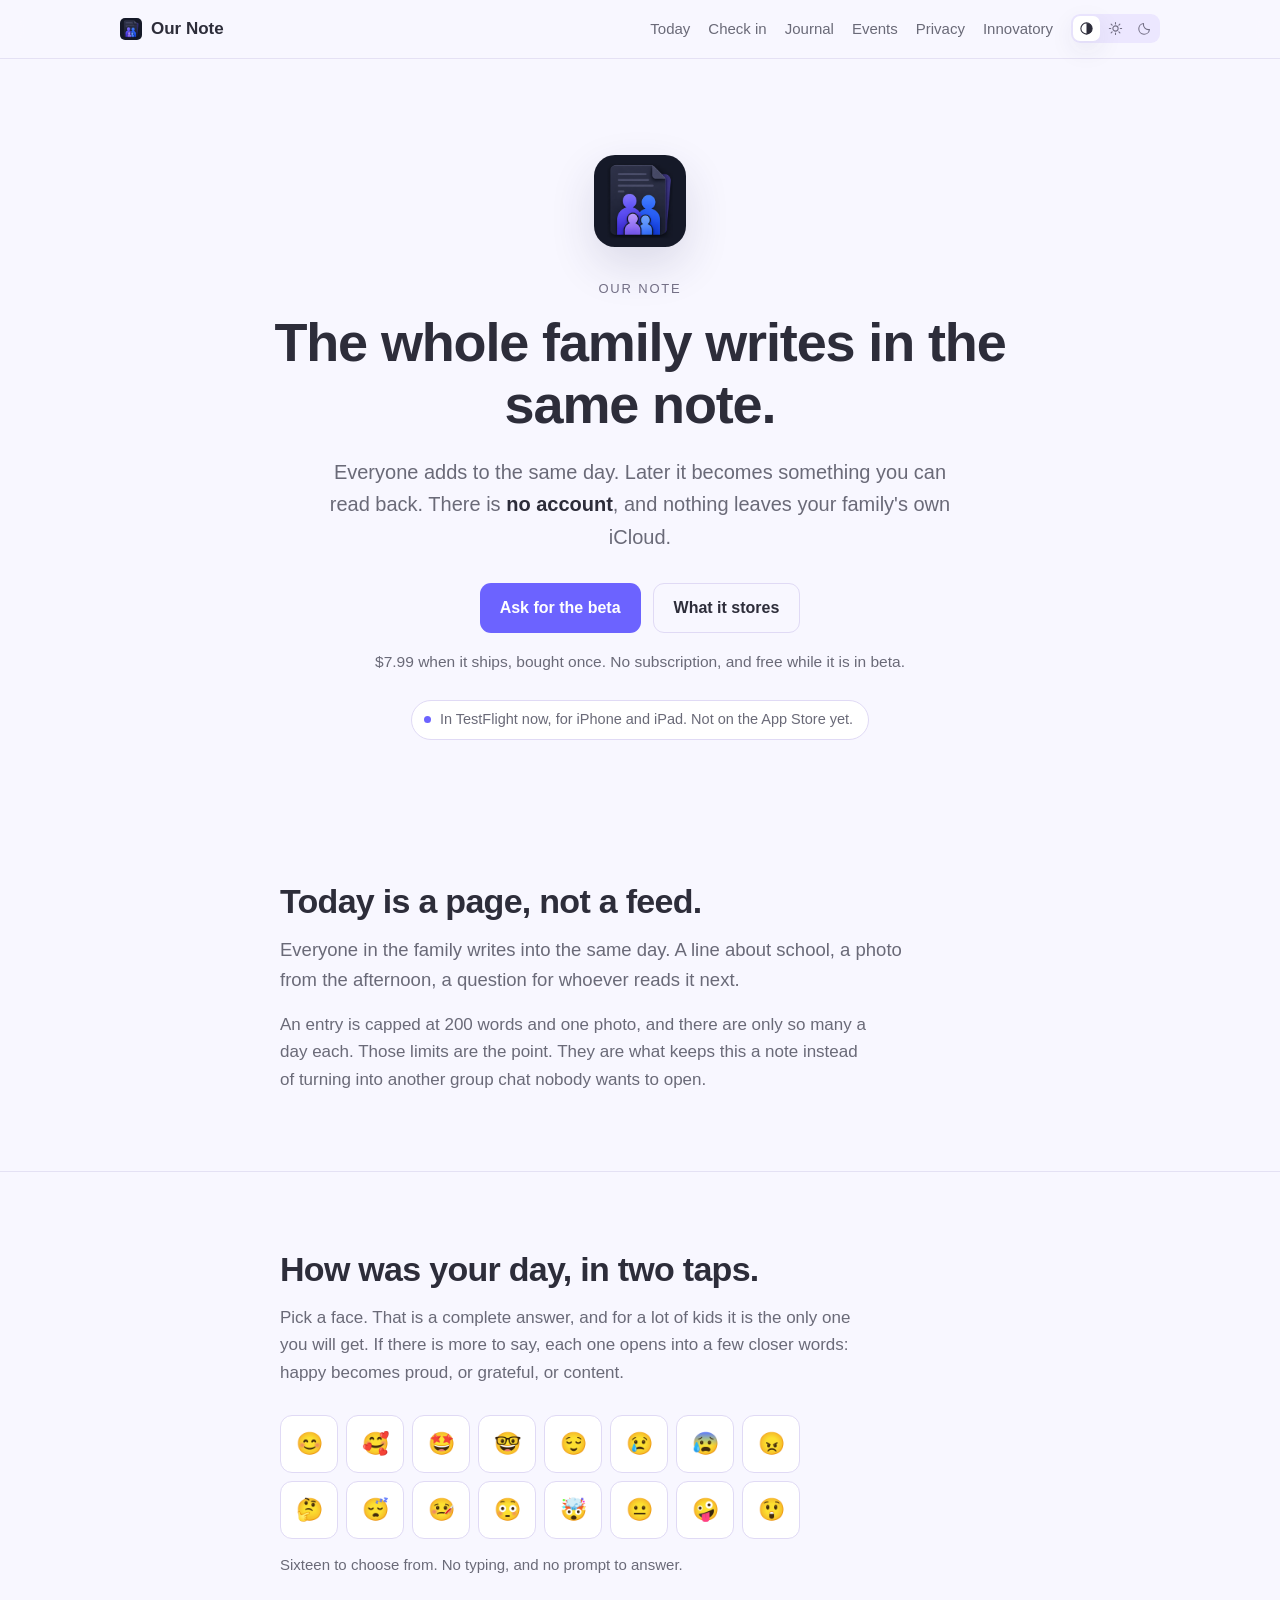
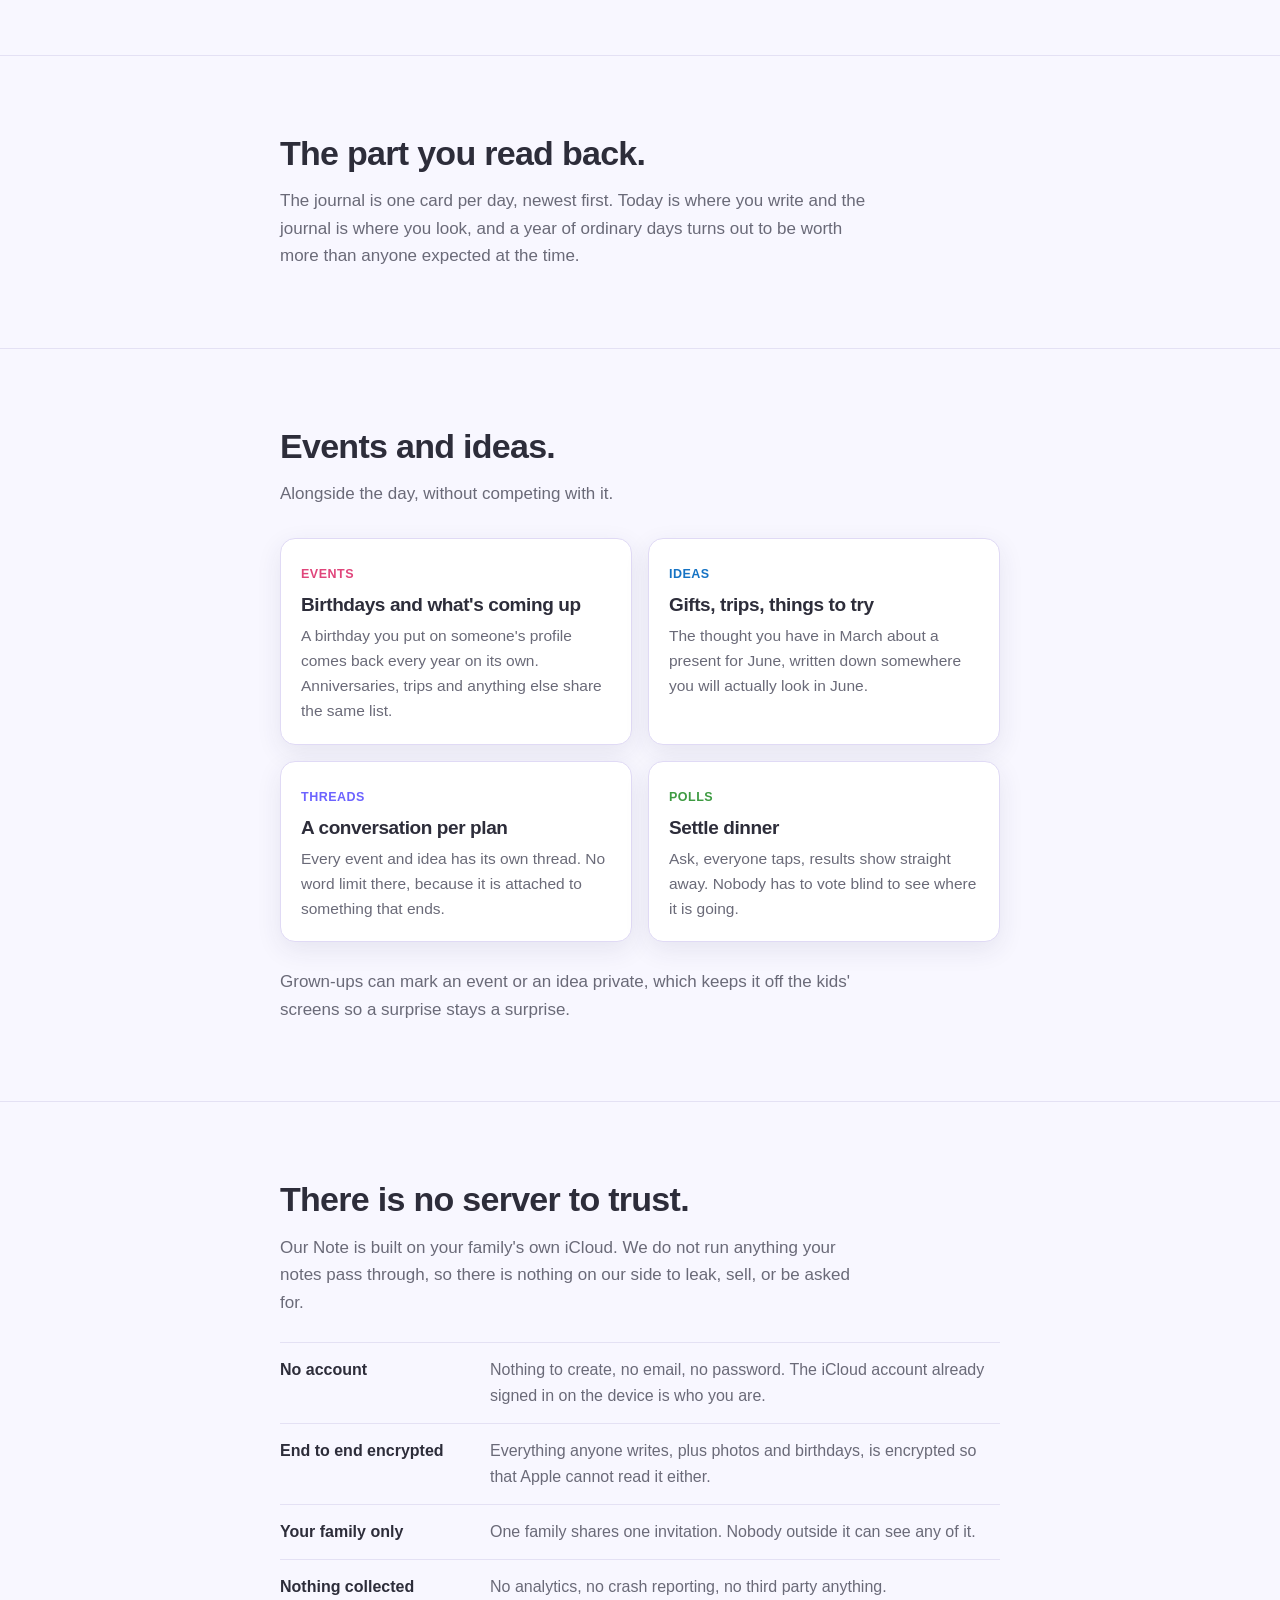
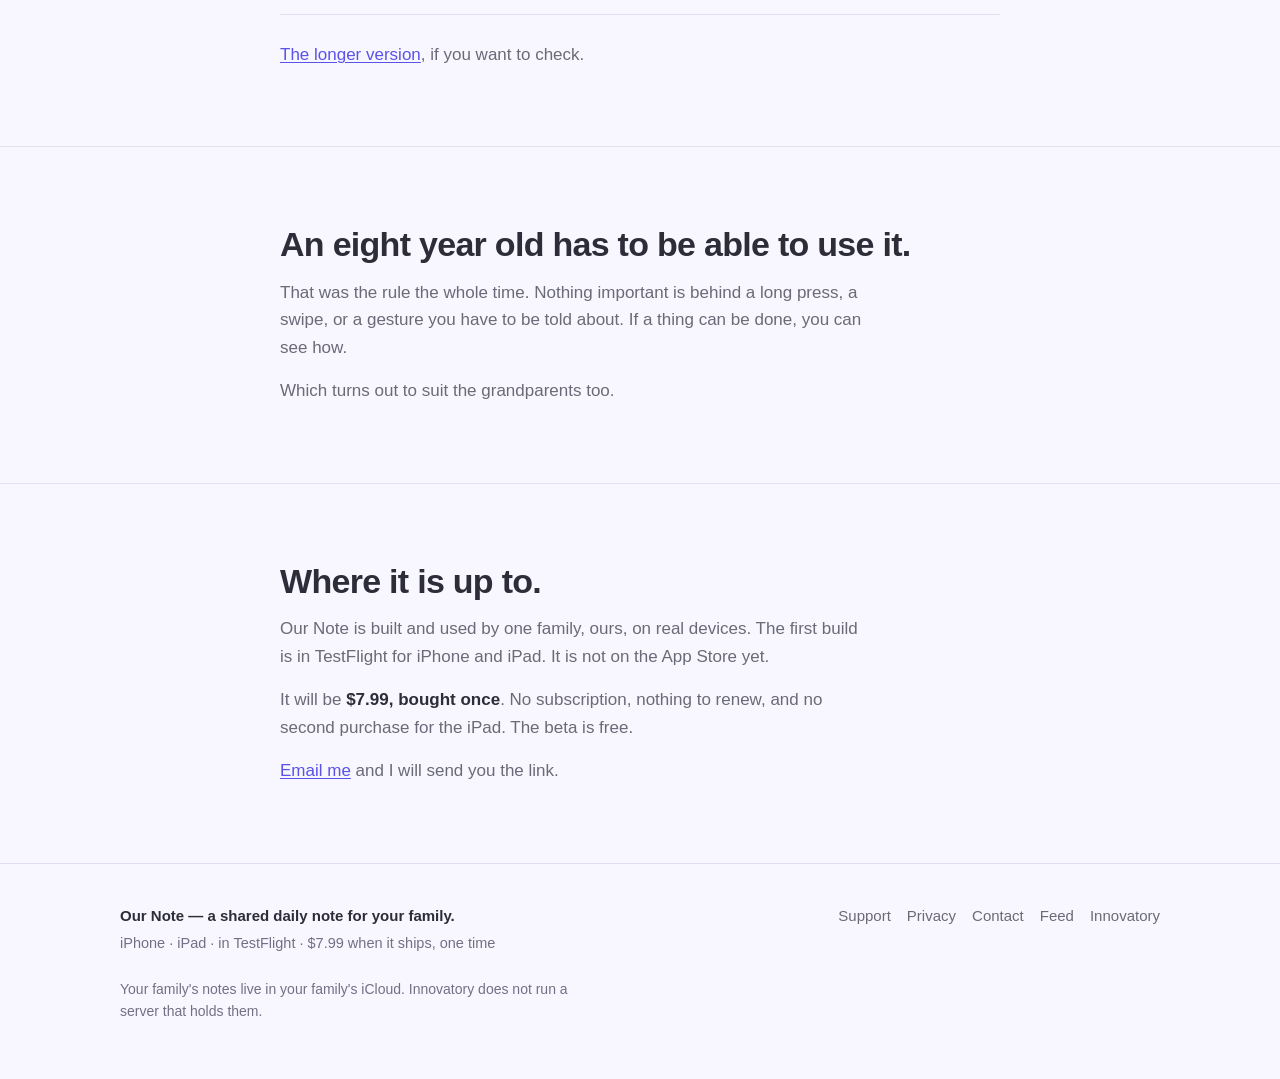
==== index.html @ 5a4addb4 "Price it: $7.99, bought once Same shape as the other two apps, one payment and no subscription. Word" ====
<!DOCTYPE html>
<html lang="en">
<head>
  <meta charset="UTF-8" />
  <meta name="viewport" content="width=device-width, initial-scale=1.0" />
  <title>Our Note — a shared daily note for your family</title>
  <meta name="description" content="A shared daily note for your family, with a journal you can read back, birthdays, plans and check-ins. No account. Nothing leaves your family's iCloud." />
  <link rel="canonical" href="https://ournote.net/" />
  <link rel="icon" href="favicon.ico" sizes="any" />
  <link rel="icon" href="assets/ournote/icon-128.png" type="image/png" />
  <link rel="apple-touch-icon" href="assets/ournote/icon-256.png" />
  <link rel="stylesheet" href="ournote.css" />
  <meta name="theme-color" content="#f8f7ff" />
  <script src="theme.js"></script>
  <link rel="alternate" type="application/rss+xml" title="Innovatory" href="https://innovatory.xyz/feed.xml" />

  <meta property="og:type" content="website" />
  <meta property="og:title" content="Our Note — a shared daily note for your family" />
  <meta property="og:description" content="A shared daily note for your family. No account, and nothing leaves your family's iCloud." />
  <meta property="og:url" content="https://ournote.net/" />
  <meta name="twitter:card" content="summary_large_image" />
</head>
<body>

  <nav class="nav">
    <div class="wrap nav-inner">
      <a class="nav-home" href="./">
        <img src="assets/ournote/icon-128.png" alt="" width="22" height="22" style="border-radius:5px" />
        <span>Our Note</span>
      </a>
      <div class="nav-links">
        <a href="#today" class="optional">Today</a>
        <a href="#checkin" class="optional">Check in</a>
        <a href="#journal" class="optional">Journal</a>
        <a href="#events" class="optional">Events</a>
        <a href="#privacy">Privacy</a>
        <a href="https://innovatory.xyz/" class="optional">Innovatory</a>
        <span data-theme-mount></span>
      </div>
    </div>
  </nav>

  <main id="main">

    <!-- ============ HERO ============ -->
    <header class="hero">
      <div class="wrap">
        <img src="assets/ournote/icon-256.png" alt="Our Note app icon" class="app-icon" width="92" height="92" />
        <p class="wordmark">Our Note</p>
        <h1>The whole family writes in the same note.</h1>
        <p class="hero-sub">
          Everyone adds to the same day. Later it becomes something you can read back.
          There is <strong>no account</strong>, and nothing leaves your family's own iCloud.
        </p>

        <div class="cta-row">
          <a class="btn" href="mailto:ournote@innovatory.xyz?subject=Our%20Note%20beta&amp;body=I%27d%20like%20to%20try%20the%20beta.">Ask for the beta</a>
          <a class="btn btn-ghost" href="privacy/">What it stores</a>
        </div>

        <p class="price-note">$7.99 when it ships, bought once. No subscription, and free while it is in beta.</p>

        <p class="status">
          <span class="dot" aria-hidden="true"></span>
          In TestFlight now, for iPhone and iPad. Not on the App Store yet.
        </p>
      </div>
    </header>

    <!-- ============ TODAY ============ -->
    <section class="section" id="today">
      <div class="narrow">
        <h2>Today is a page, not a feed.</h2>
        <p class="lede">
          Everyone in the family writes into the same day. A line about school, a photo from
          the afternoon, a question for whoever reads it next.
        </p>
        <p>
          An entry is capped at 200 words and one photo, and there are only so many a day each.
          Those limits are the point. They are what keeps this a note instead of turning into
          another group chat nobody wants to open.
        </p>
      </div>
    </section>

    <!-- ============ CHECK IN ============ -->
    <section class="section" id="checkin">
      <div class="narrow">
        <h2>How was your day, in two taps.</h2>
        <p>
          Pick a face. That is a complete answer, and for a lot of kids it is the only one you
          will get. If there is more to say, each one opens into a few closer words: happy
          becomes proud, or grateful, or content.
        </p>

        <div class="moods" aria-hidden="true">
          <div class="mood">😊</div><div class="mood">🥰</div><div class="mood">🤩</div><div class="mood">🤓</div>
          <div class="mood">😌</div><div class="mood">😢</div><div class="mood">😰</div><div class="mood">😠</div>
          <div class="mood">🤔</div><div class="mood">😴</div><div class="mood">🤒</div><div class="mood">😳</div>
          <div class="mood">🤯</div><div class="mood">😐</div><div class="mood">🤪</div><div class="mood">😲</div>
        </div>
        <p class="mood-note">Sixteen to choose from. No typing, and no prompt to answer.</p>
      </div>
    </section>

    <!-- ============ JOURNAL ============ -->
    <section class="section" id="journal">
      <div class="narrow">
        <h2>The part you read back.</h2>
        <p>
          The journal is one card per day, newest first. Today is where you write and the
          journal is where you look, and a year of ordinary days turns out to be worth
          more than anyone expected at the time.
        </p>
      </div>
    </section>

    <!-- ============ PLANS ============ -->
    <section class="section" id="events">
      <div class="narrow">
        <h2>Events and ideas.</h2>
        <p>Alongside the day, without competing with it.</p>

        <div class="cards">
          <div class="card">
            <span class="tag t-pink">Events</span>
            <h3>Birthdays and what's coming up</h3>
            <p>A birthday you put on someone's profile comes back every year on its own. Anniversaries, trips and anything else share the same list.</p>
          </div>
          <div class="card">
            <span class="tag t-blue">Ideas</span>
            <h3>Gifts, trips, things to try</h3>
            <p>The thought you have in March about a present for June, written down somewhere you will actually look in June.</p>
          </div>
          <div class="card">
            <span class="tag t-violet">Threads</span>
            <h3>A conversation per plan</h3>
            <p>Every event and idea has its own thread. No word limit there, because it is attached to something that ends.</p>
          </div>
          <div class="card">
            <span class="tag t-green">Polls</span>
            <h3>Settle dinner</h3>
            <p>Ask, everyone taps, results show straight away. Nobody has to vote blind to see where it is going.</p>
          </div>
        </div>

        <p style="margin-top:26px">
          Grown-ups can mark an event or an idea private, which keeps it off the kids' screens
          so a surprise stays a surprise.
        </p>
      </div>
    </section>

    <!-- ============ PRIVACY ============ -->
    <section class="section" id="privacy">
      <div class="narrow">
        <h2>There is no server to trust.</h2>
        <p>
          Our Note is built on your family's own iCloud. We do not run anything your notes pass
          through, so there is nothing on our side to leak, sell, or be asked for.
        </p>

        <ul class="facts">
          <li><b>No account</b><span>Nothing to create, no email, no password. The iCloud account already signed in on the device is who you are.</span></li>
          <li><b>End to end encrypted</b><span>Everything anyone writes, plus photos and birthdays, is encrypted so that Apple cannot read it either.</span></li>
          <li><b>Your family only</b><span>One family shares one invitation. Nobody outside it can see any of it.</span></li>
          <li><b>Nothing collected</b><span>No analytics, no crash reporting, no third party anything.</span></li>
        </ul>

        <p style="margin-top:26px">
          <a href="privacy/">The longer version</a>, if you want to check.
        </p>
      </div>
    </section>

    <!-- ============ OBVIOUS ============ -->
    <section class="section" id="plain">
      <div class="narrow">
        <h2>An eight year old has to be able to use it.</h2>
        <p>
          That was the rule the whole time. Nothing important is behind a long press, a swipe,
          or a gesture you have to be told about. If a thing can be done, you can see how.
        </p>
        <p>
          Which turns out to suit the grandparents too.
        </p>
      </div>
    </section>

    <!-- ============ STATUS ============ -->
    <section class="section" id="status">
      <div class="narrow">
        <h2>Where it is up to.</h2>
        <p>
          Our Note is built and used by one family, ours, on real devices. The first build is
          in TestFlight for iPhone and iPad. It is not on the App Store yet.
        </p>
        <p>
          It will be <strong>$7.99, bought once</strong>. No subscription, nothing to renew, and no
          second purchase for the iPad. The beta is free.
        </p>
        <p>
          <a href="mailto:ournote@innovatory.xyz?subject=Our%20Note%20beta&amp;body=I%27d%20like%20to%20try%20the%20beta.">Email me</a>
          and I will send you the link.
        </p>
      </div>
    </section>

  </main>

  <footer class="footer">
    <div class="wrap">
      <div class="footer-top">
        <div>
          <p class="footer-tag">Our Note — a shared daily note for your family.</p>
          <p class="footer-plat">iPhone · iPad · in TestFlight · $7.99 when it ships, one time</p>
        </div>
        <div class="footer-links">
          <a href="support/">Support</a>
          <a href="privacy/">Privacy</a>
          <a href="mailto:ournote@innovatory.xyz">Contact</a>
          <a href="https://innovatory.xyz/feed.xml">Feed</a>
          <a href="https://innovatory.xyz/">Innovatory</a>
        </div>
      </div>
      <p class="footer-note">
        Your family's notes live in your family's iCloud. Innovatory does not run a server that holds them.
      </p>
    </div>
  </footer>
</body>
</html>
---- ournote.css ----
/* Our Note — ournote.net
   The palette is the app's own palette, lifted from Theme/OurNoteTheme.swift
   rather than picked again here, so the site and the app cannot drift apart.
   Violet is appPrimary, pink is appSecondary, blue is appAccent.

   Light is the default: :root carries the light values, and dark is an
   override. That is the opposite of scratchd.net, and deliberate. theme.js
   always stamps data-theme, so :root alone only shows with JavaScript off.

   The neutrals are tinted violet rather than grey, the way scratchd.net runs
   warm and carddle.net runs teal. Violet is this app's own colour, so the page
   should be violet the way the icon is. The brand values themselves are still
   the app's exact tokens; only the greys have been pulled toward them.

   A dark violet has to keep red clearly above green or it composites back to
   navy and reads as a cold grey. #14101c is hue 262, not 230. */

:root {
  color-scheme: light;

  --bg:        #f8f7ff;
  --card:      #ffffff;
  --surface:   #ece7ff;
  --text:      #2d2d3a;
  --muted:     #6a6a78;
  --faint:     #736f85;
  --line:      #e0daf5;
  --line-soft: rgba(94, 78, 168, 0.13);

  --violet: #6c63ff;
  --pink:   #e0457b;
  --blue:   #1573c4;
  --green:  #3e9b42;

  --link:      #5b52e8;
  --nav-bg:    rgba(248, 247, 255, 0.85);
  --btn-bg:    #6c63ff;
  --btn-fg:    #ffffff;
  --btn-hover: #574fe0;
  --wash:      rgba(108, 99, 255, 0.05);
  --shadow:    0 8px 26px rgba(45, 40, 90, 0.09);
  --shadow-lg: 0 18px 46px rgba(45, 40, 90, 0.14);

  --sans: -apple-system, BlinkMacSystemFont, "SF Pro Text", "Segoe UI", Inter, sans-serif;
  --measure: 62ch;
  --pad: clamp(20px, 5vw, 40px);
}

:root[data-theme="dark"] {
  color-scheme: dark;

  --bg:        #14101c;
  --card:      #1e1929;
  --surface:   #292236;
  --text:      #f2f2f7;
  --muted:     #a3a3b0;
  --faint:     #8d88a0;
  --line:      #38304a;
  --line-soft: rgba(178, 170, 255, 0.11);

  --violet: #8b85ff;
  --pink:   #ff8fb5;
  --blue:   #64b5f6;
  --green:  #81c784;

  --link:      #a49fff;
  --nav-bg:    rgba(18, 19, 27, 0.82);
  --btn-bg:    #8b85ff;
  --btn-fg:    #14141c;
  --btn-hover: #a49fff;
  --wash:      rgba(139, 133, 255, 0.08);
  --shadow:    0 8px 26px rgba(0, 0, 0, 0.45);
  --shadow-lg: 0 18px 46px rgba(0, 0, 0, 0.55);
}

* { box-sizing: border-box; }

html { scroll-behavior: smooth; }
@media (prefers-reduced-motion: reduce) { html { scroll-behavior: auto; } }

body {
  margin: 0;
  background: var(--bg);
  color: var(--text);
  font: 400 17px/1.62 var(--sans);
  -webkit-font-smoothing: antialiased;
  text-rendering: optimizeLegibility;
}

.wrap { width: min(1040px, 100% - (var(--pad) * 2)); margin-inline: auto; }
.narrow { width: min(720px, 100% - (var(--pad) * 2)); margin-inline: auto; }

a { color: var(--link); text-decoration-thickness: 1px; text-underline-offset: 2px; }
a:hover { text-decoration-thickness: 2px; }

h1, h2, h3 { line-height: 1.16; letter-spacing: -0.021em; margin: 0; }
h1 { font-size: clamp(34px, 5.4vw, 54px); font-weight: 700; }
h2 { font-size: clamp(25px, 3.4vw, 34px); font-weight: 650; }
h3 { font-size: 19px; font-weight: 620; }
p  { margin: 0 0 16px; }
p:last-child { margin-bottom: 0; }

/* ---------- nav ---------- */

.nav {
  position: sticky; top: 0; z-index: 40;
  background: var(--nav-bg);
  backdrop-filter: saturate(1.6) blur(14px);
  border-bottom: 1px solid var(--line-soft);
}
.nav-inner { display: flex; align-items: center; gap: 18px; height: 58px; }
.nav-home { display: flex; align-items: center; gap: 9px; color: var(--text); text-decoration: none; font-weight: 620; }
.nav-links { margin-left: auto; display: flex; align-items: center; gap: 18px; font-size: 15px; }
.nav-links a { color: var(--muted); text-decoration: none; }
.nav-links a:hover { color: var(--text); }
@media (max-width: 700px) { .nav-links .optional { display: none; } }

/* ---------- hero ---------- */

.hero { padding: clamp(48px, 9vw, 96px) 0 clamp(36px, 6vw, 64px); text-align: center; }
.hero .wrap { max-width: 780px; }
.app-icon {
  width: 92px; height: 92px; border-radius: 21px;
  box-shadow: var(--shadow-lg); margin-bottom: 22px;
}
.wordmark {
  font-size: 13px; letter-spacing: 0.14em; text-transform: uppercase;
  color: var(--faint); margin: 0 0 12px;
}
.hero-sub {
  font-size: clamp(17px, 2.1vw, 20px); color: var(--muted);
  margin: 20px auto 0; max-width: 56ch;
}
.hero-sub strong { color: var(--text); font-weight: 600; }

.cta-row { display: flex; flex-wrap: wrap; gap: 12px; justify-content: center; margin-top: 30px; }
.btn {
  display: inline-flex; align-items: center; gap: 8px;
  padding: 11px 20px; border-radius: 11px;
  font-size: 16px; font-weight: 580; text-decoration: none;
  background: var(--btn-bg); color: var(--btn-fg);
  transition: background 0.15s ease;
}
.btn:hover { background: var(--btn-hover); }
.btn-ghost {
  background: transparent; color: var(--text);
  border: 1px solid var(--line); box-shadow: none;
}
.btn-ghost:hover { background: var(--wash); }

/* Sits between the buttons and the availability pill, the way scratchd.net
   puts its price under the store badge. */
.price-note {
  margin: 16px 0 0;
  font-size: 15.5px;
  color: var(--muted);
}

.status {
  display: inline-flex; align-items: center; gap: 9px;
  margin-top: 26px; padding: 7px 15px 7px 12px;
  border: 1px solid var(--line); border-radius: 999px;
  font-size: 14.5px; color: var(--muted); background: var(--card);
}
.status .dot {
  width: 7px; height: 7px; border-radius: 50%;
  background: var(--violet); flex: none;
}

/* ---------- sections ---------- */

.section { padding: clamp(44px, 7vw, 78px) 0; border-top: 1px solid var(--line-soft); }
.section:first-of-type { border-top: 0; }
.section h2 + p { margin-top: 14px; }
.section .narrow > p { color: var(--muted); max-width: var(--measure); }
.section .narrow > p strong { color: var(--text); font-weight: 600; }

.lede { font-size: 18.5px; }

.cards {
  display: grid; gap: 16px; margin-top: 30px;
  grid-template-columns: repeat(auto-fit, minmax(min(260px, 100%), 1fr));
}
.card {
  background: var(--card); border: 1px solid var(--line);
  border-radius: 15px; padding: 20px; box-shadow: var(--shadow);
}
.card h3 { margin-bottom: 7px; }
.card p { font-size: 15.5px; color: var(--muted); margin: 0; }
.card .tag {
  display: inline-block; font-size: 12.5px; font-weight: 600;
  letter-spacing: 0.04em; text-transform: uppercase;
  margin-bottom: 10px;
}
.t-violet { color: var(--violet); }
.t-pink   { color: var(--pink); }
.t-blue   { color: var(--blue); }
.t-green  { color: var(--green); }

/* ---------- mood grid ---------- */

.moods {
  display: grid; grid-template-columns: repeat(8, 1fr); gap: 8px;
  margin-top: 28px; max-width: 520px;
}
@media (max-width: 620px) { .moods { grid-template-columns: repeat(4, 1fr); } }
.mood {
  aspect-ratio: 1; display: grid; place-items: center;
  background: var(--card); border: 1px solid var(--line);
  border-radius: 12px; font-size: 22px; line-height: 1;
}
.mood-note { margin-top: 14px; font-size: 15px; color: var(--faint); }

/* ---------- facts list ---------- */

.facts { list-style: none; margin: 26px 0 0; padding: 0; }
.facts li {
  padding: 14px 0; border-top: 1px solid var(--line-soft);
  display: grid; grid-template-columns: 190px 1fr; gap: 20px;
  font-size: 16px;
}
.facts li:last-child { border-bottom: 1px solid var(--line-soft); }
.facts dt, .facts b { font-weight: 600; }
.facts span { color: var(--muted); }
@media (max-width: 640px) {
  .facts li { grid-template-columns: 1fr; gap: 4px; }
}

/* ---------- footer ---------- */

.footer { border-top: 1px solid var(--line); padding: 40px 0 56px; font-size: 15px; }
.footer-top { display: flex; flex-wrap: wrap; gap: 20px 40px; justify-content: space-between; }
.footer-tag { font-weight: 600; margin-bottom: 4px; }
.footer-plat { color: var(--faint); margin: 0; font-size: 14.5px; }
.footer-links { display: flex; flex-wrap: wrap; gap: 16px; align-items: flex-start; }
.footer-links a { color: var(--muted); text-decoration: none; }
.footer-links a:hover { color: var(--text); }
.footer-note { margin-top: 22px; color: var(--faint); font-size: 14px; max-width: var(--measure); }

/* ---------- theme switch ---------- */

.theme-switch { display: inline-flex; gap: 2px; padding: 2px; background: var(--surface); border-radius: 9px; }
.theme-switch button {
  display: grid; place-items: center; width: 27px; height: 25px;
  border: 0; border-radius: 7px; background: transparent;
  color: var(--faint); cursor: pointer; padding: 0;
}
.theme-switch button svg { width: 15px; height: 15px; }
.theme-switch button[aria-checked="true"] { background: var(--card); color: var(--text); box-shadow: var(--shadow); }

/* ---------- document pages ---------- */

.doc { padding: clamp(40px, 6vw, 72px) 0 72px; }
.doc h1 { font-size: clamp(29px, 4vw, 40px); margin-bottom: 8px; }
.doc .updated { color: var(--faint); font-size: 14.5px; margin-bottom: 34px; }
.doc h2 { font-size: 22px; margin: 38px 0 10px; }
.doc p, .doc li { color: var(--muted); max-width: var(--measure); }
.doc li { margin-bottom: 8px; }
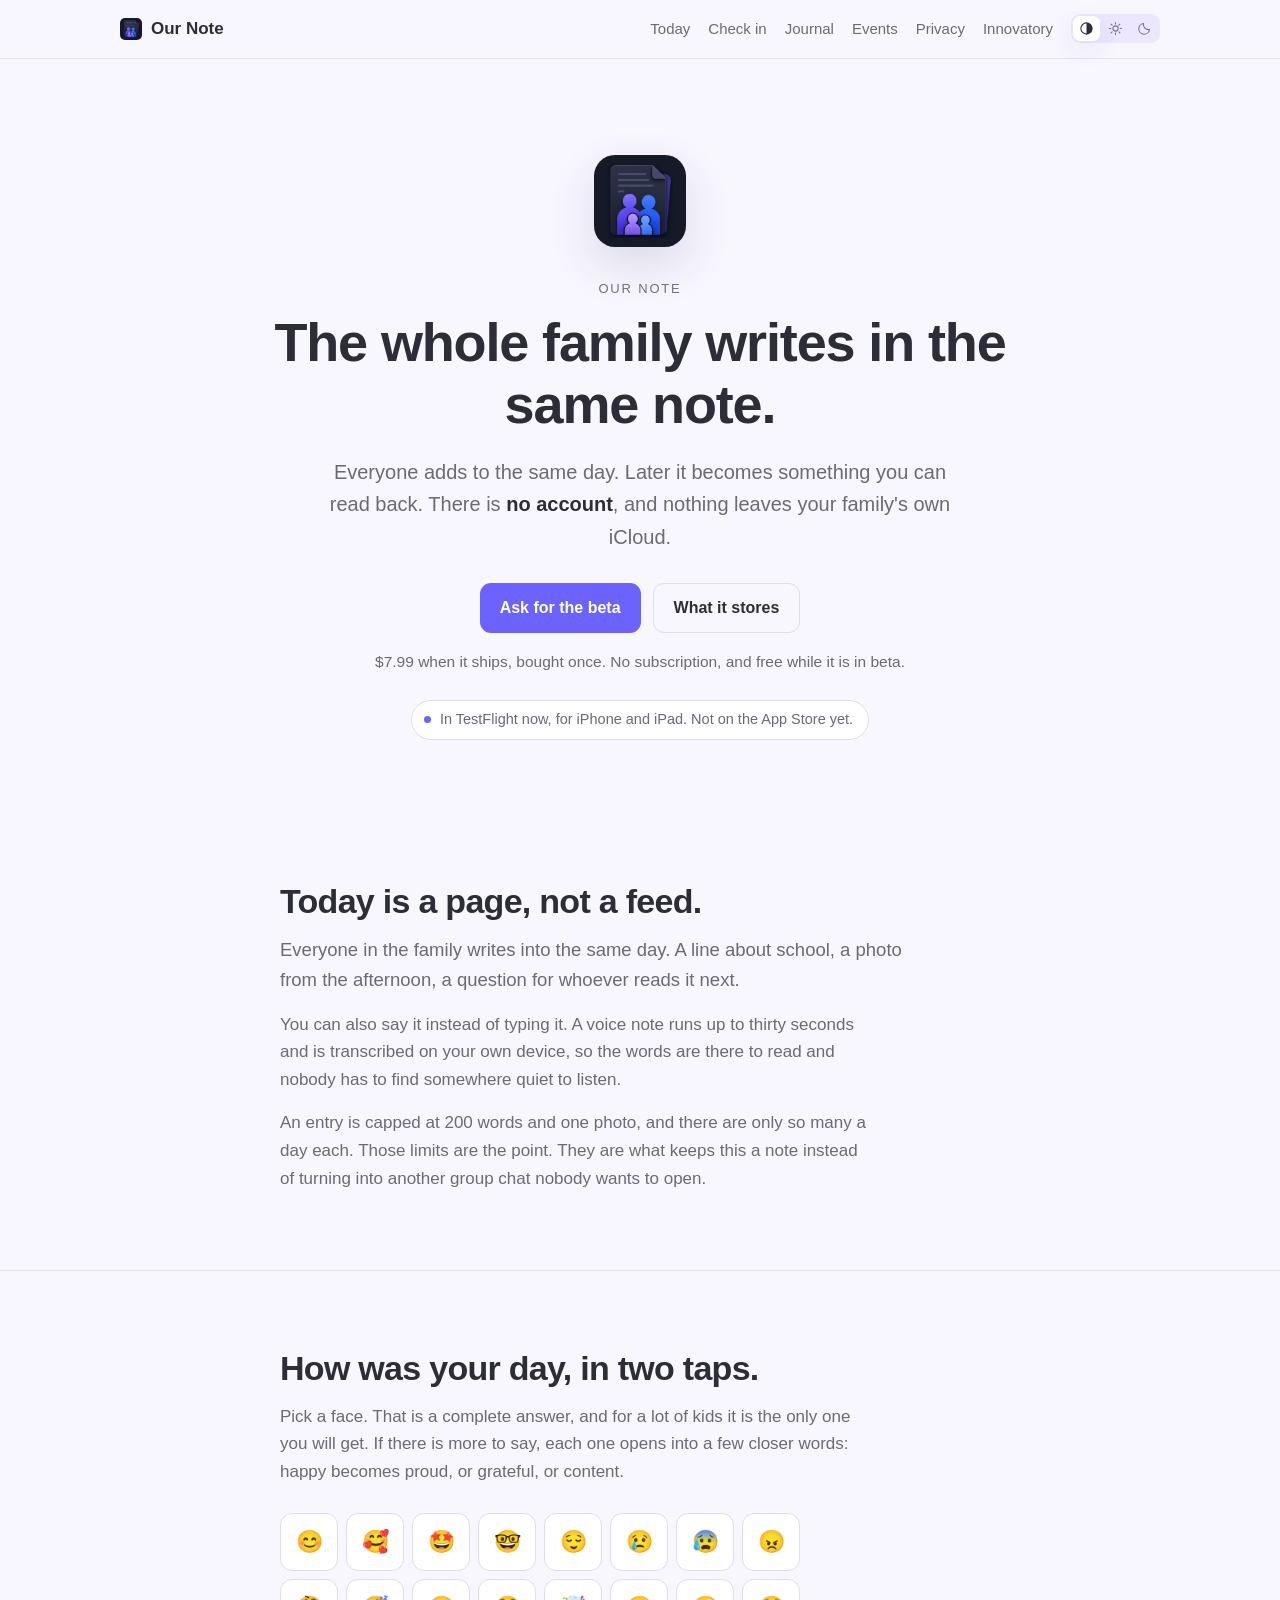
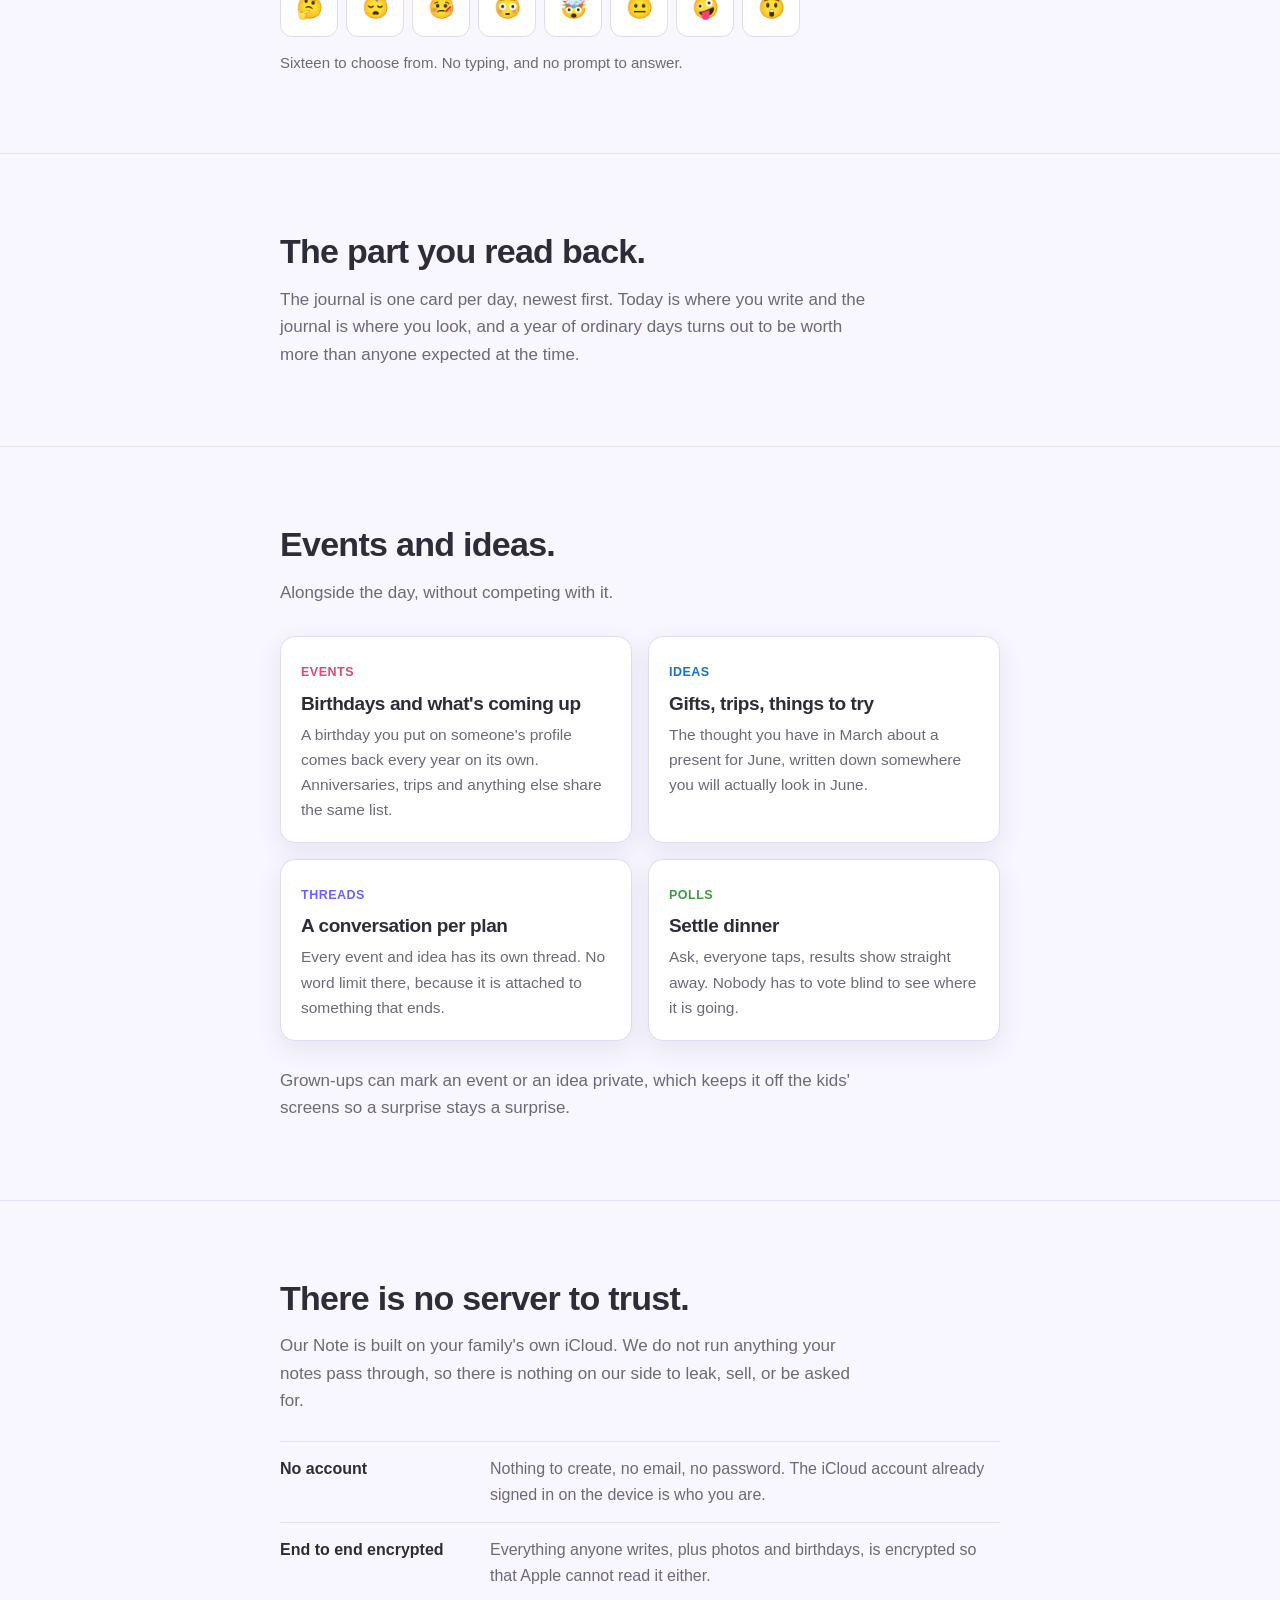
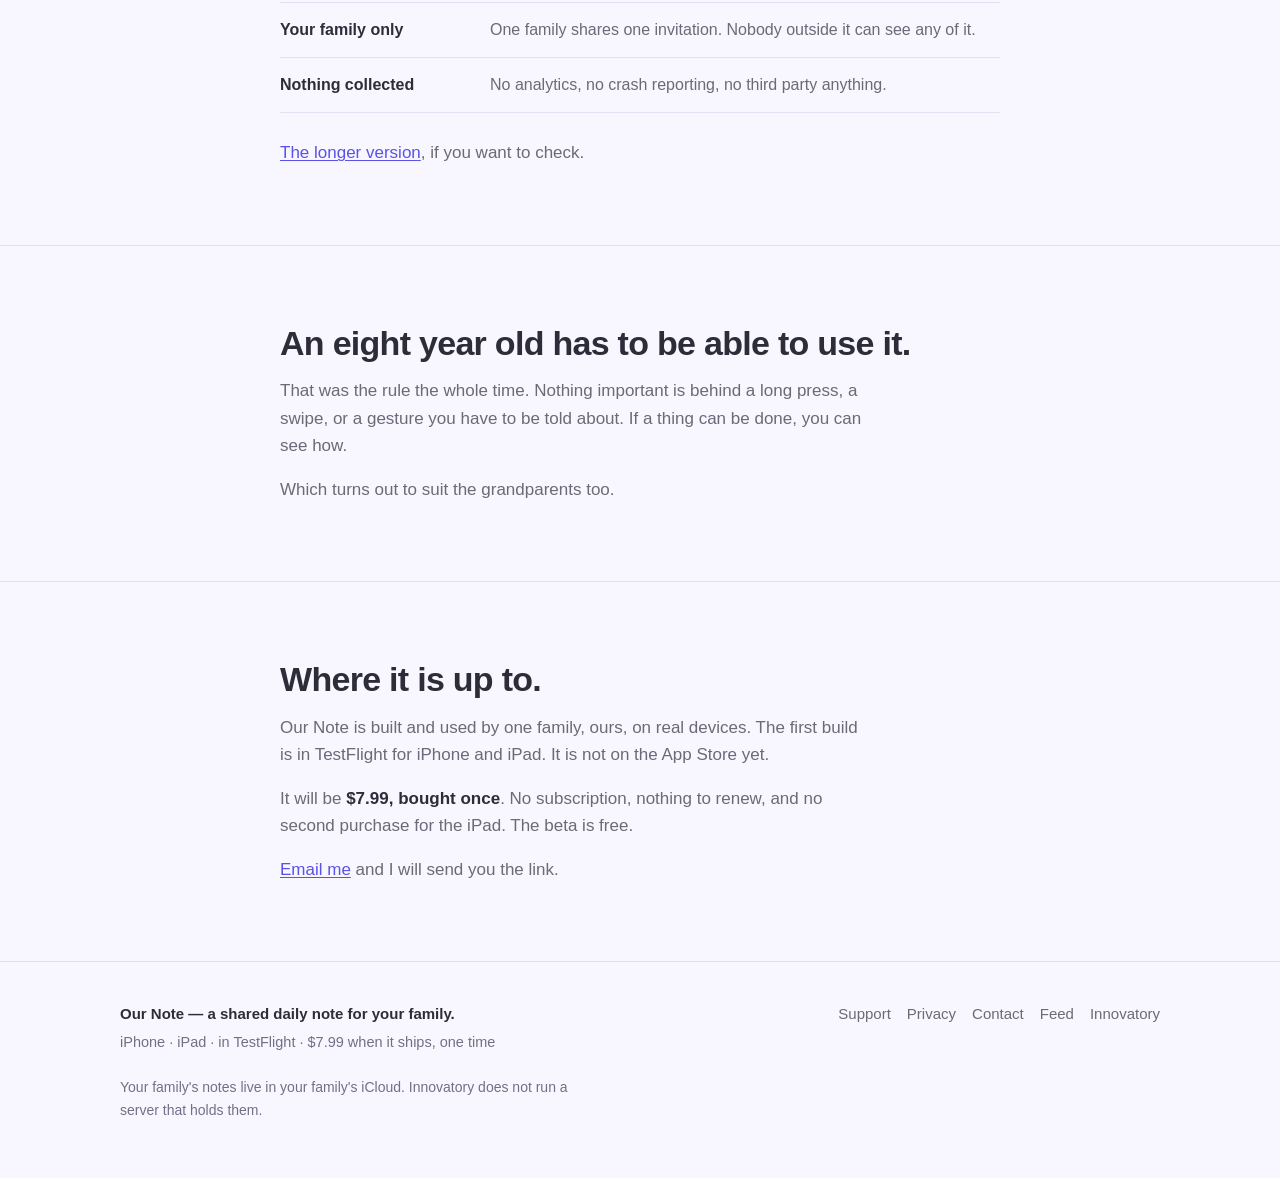
==== commit 175d6827: "Voice notes: privacy page, landing page, README Voice notes landed after this site was written, so t" ====
--- a/index.html
+++ b/index.html
@@ -76,6 +76,11 @@
           the afternoon, a question for whoever reads it next.
         </p>
         <p>
+          You can also say it instead of typing it. A voice note runs up to thirty seconds and
+          is transcribed on your own device, so the words are there to read and nobody has to
+          find somewhere quiet to listen.
+        </p>
+        <p>
           An entry is capped at 200 words and one photo, and there are only so many a day each.
           Those limits are the point. They are what keeps this a note instead of turning into
           another group chat nobody wants to open.
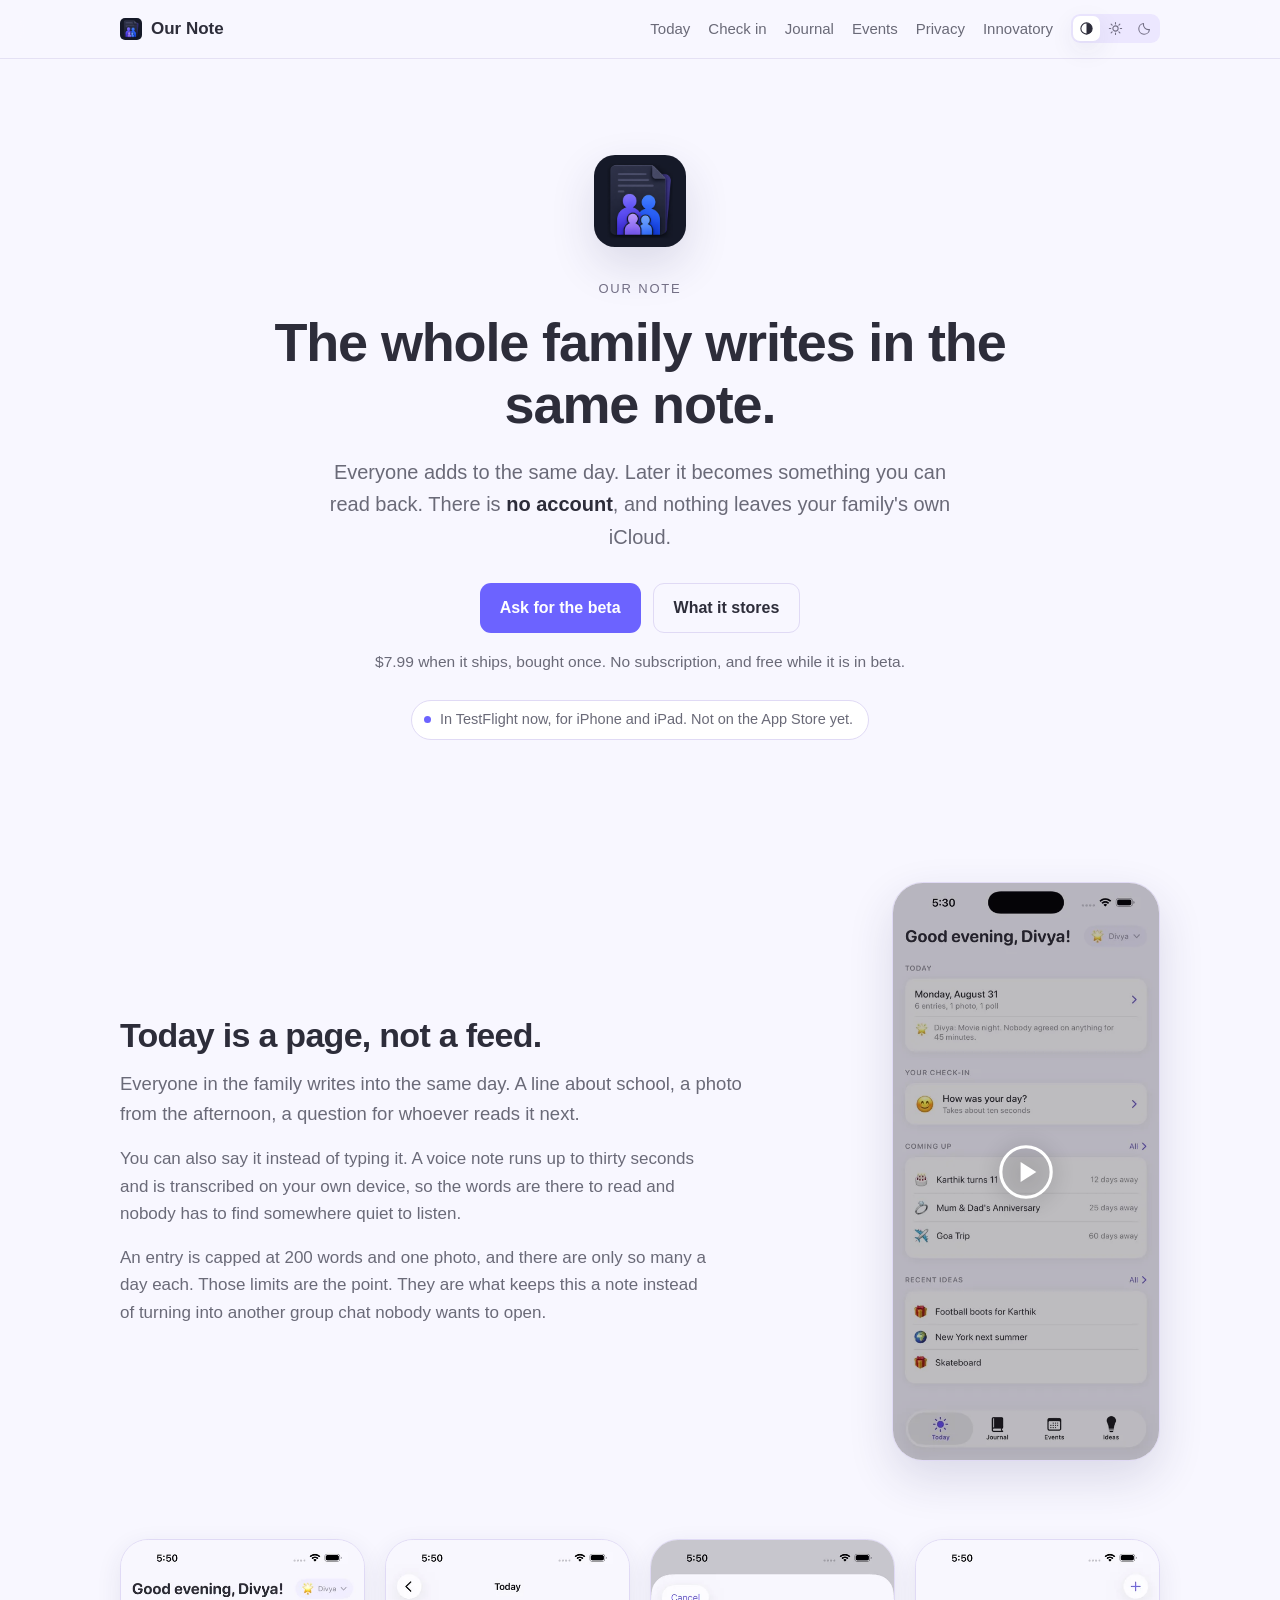
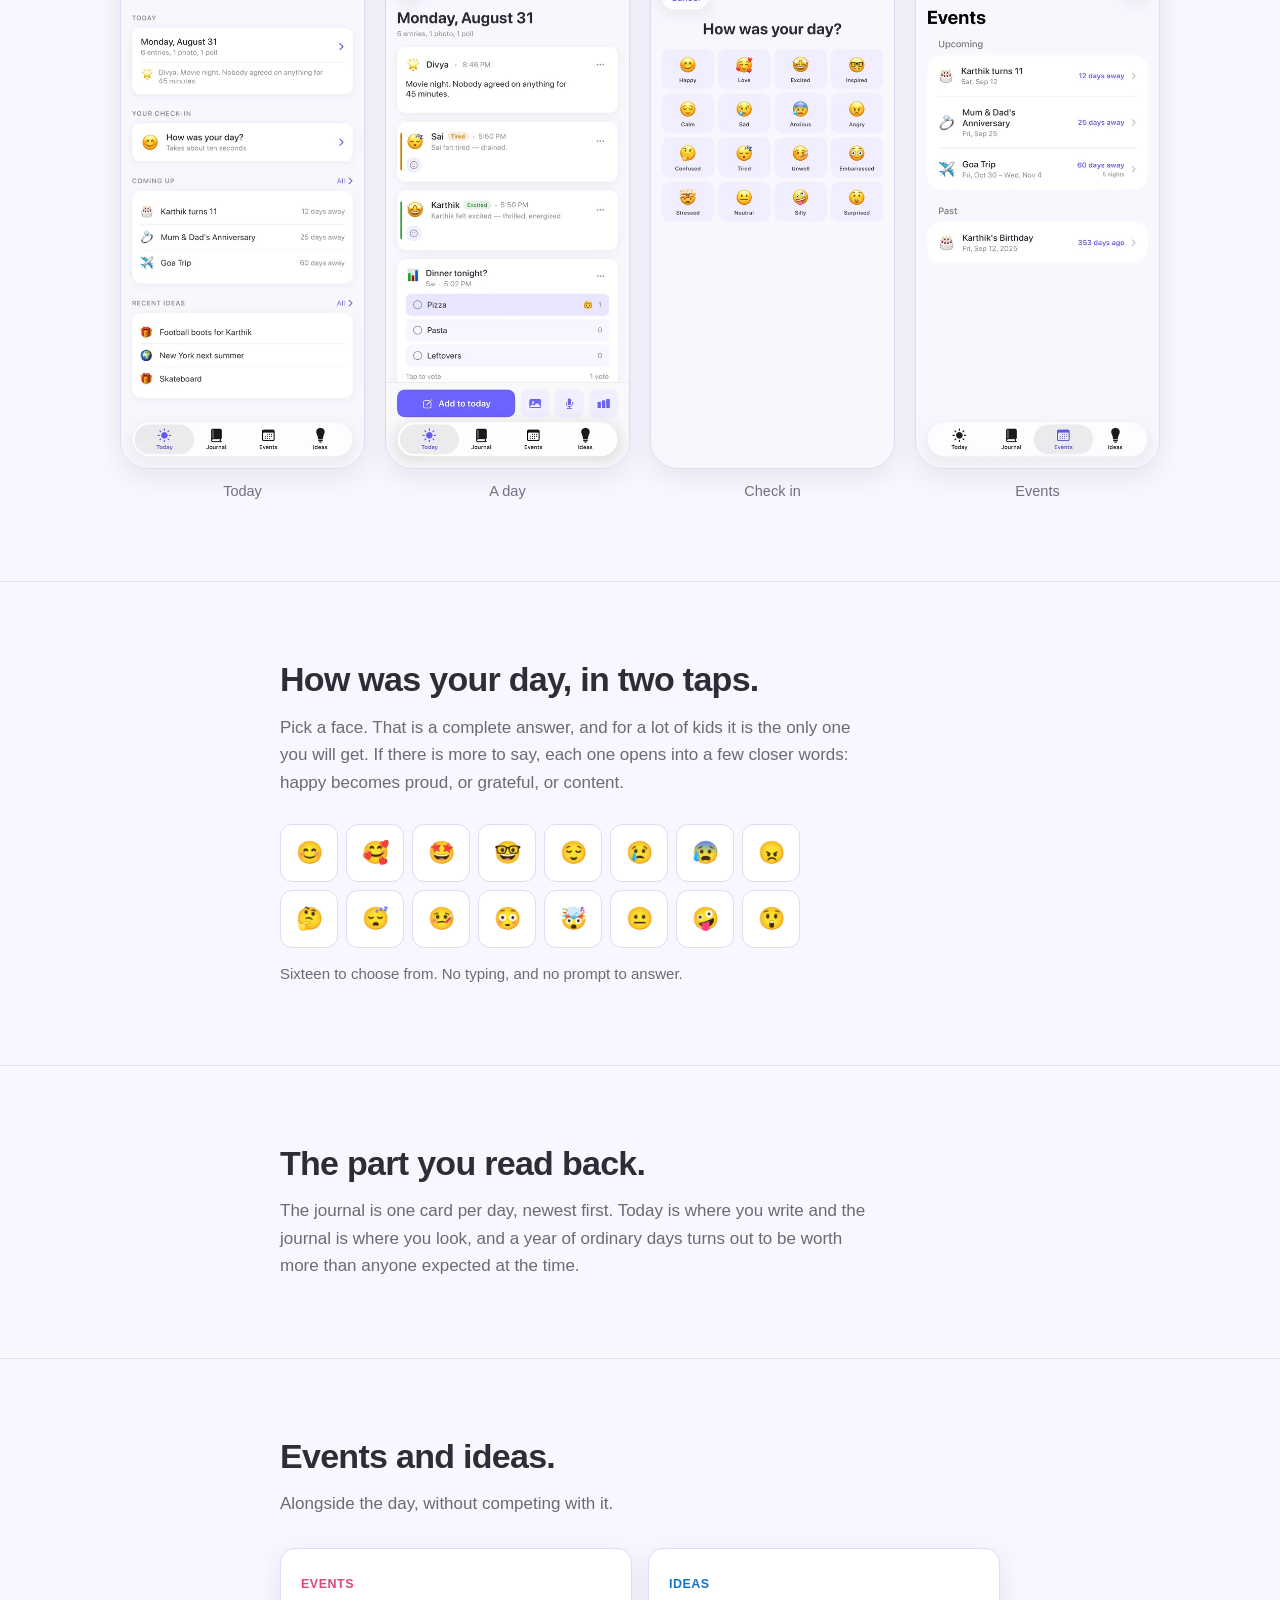
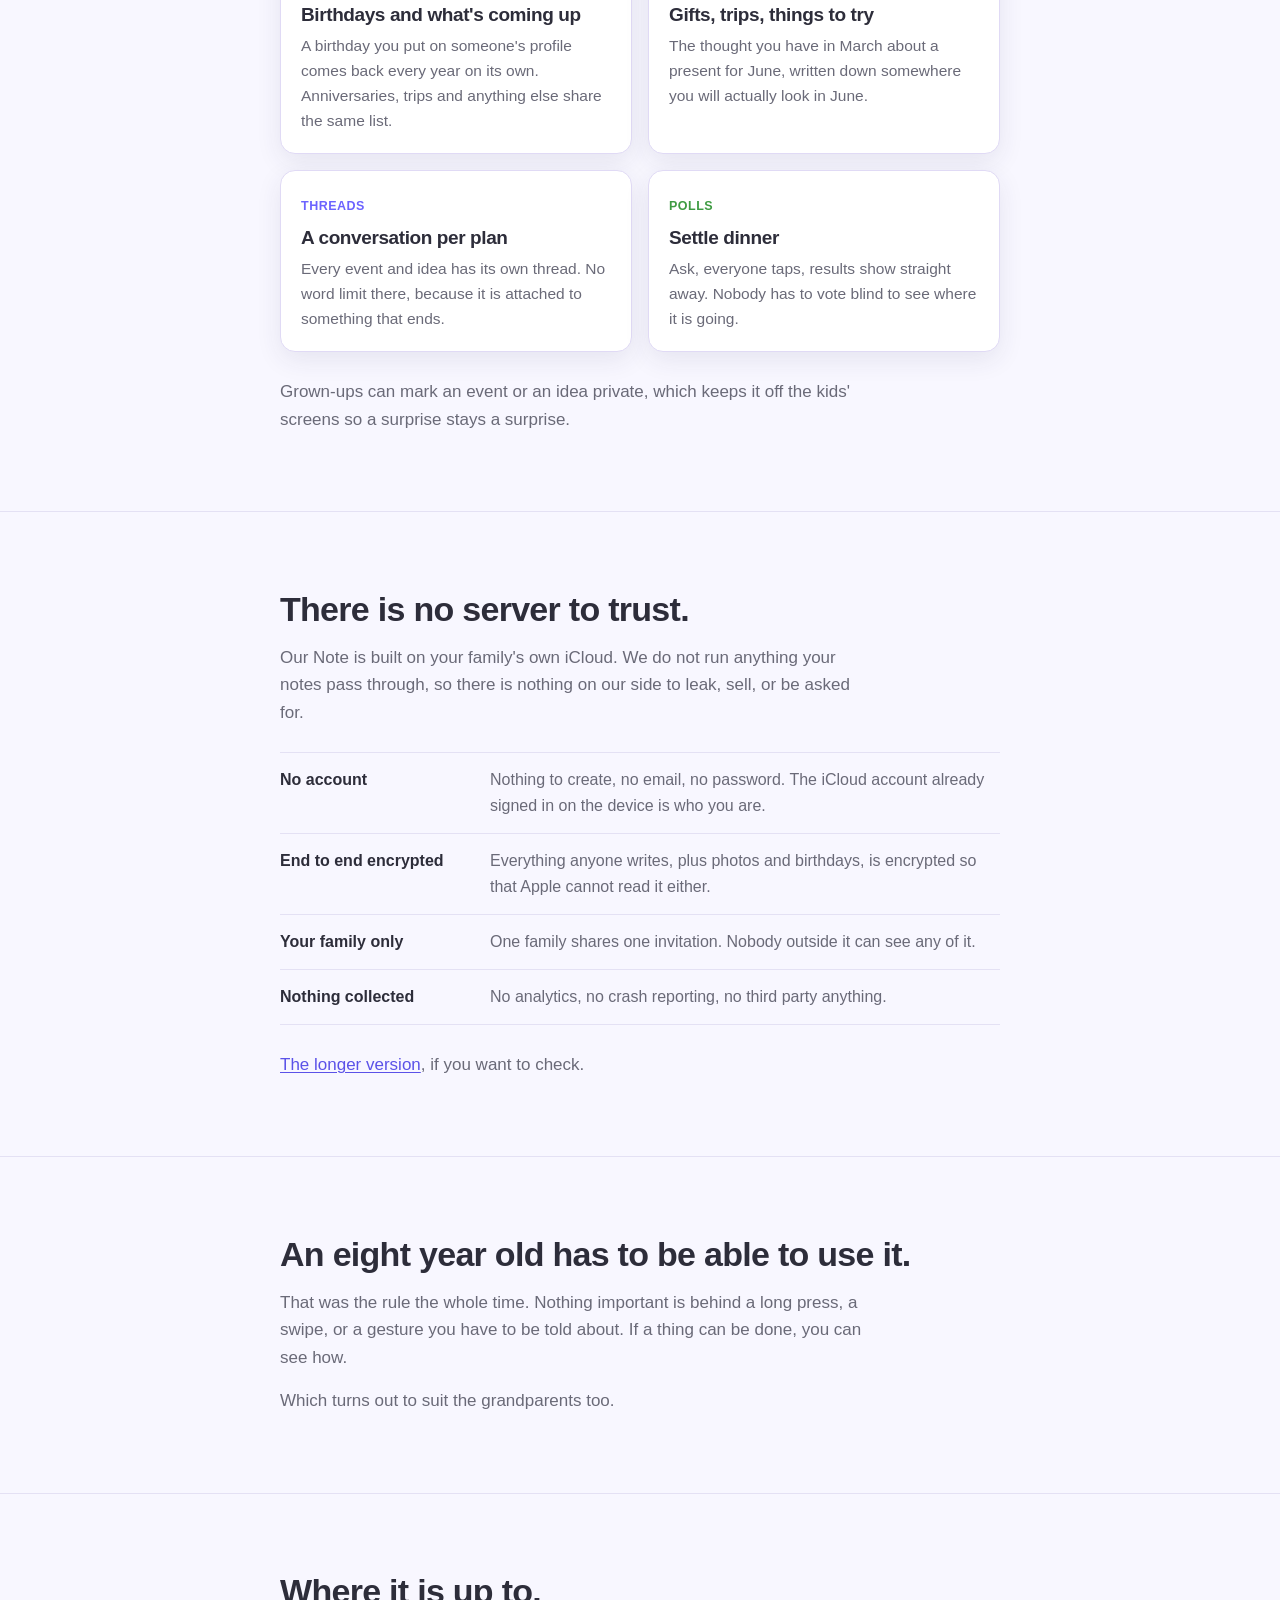
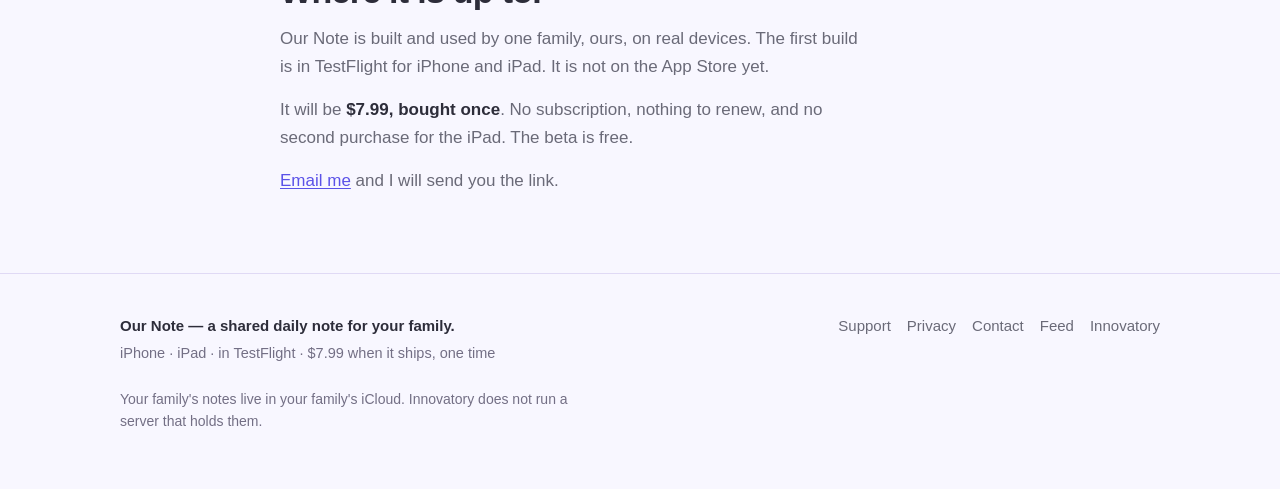
==== commit f3cf9adb: "Add the demo clip and a screenshot strip The clip is the 1320x2868 recording scaled to 480 wide, no " ====
--- a/index.html
+++ b/index.html
@@ -69,22 +69,63 @@
 
     <!-- ============ TODAY ============ -->
     <section class="section" id="today">
-      <div class="narrow">
-        <h2>Today is a page, not a feed.</h2>
-        <p class="lede">
-          Everyone in the family writes into the same day. A line about school, a photo from
-          the afternoon, a question for whoever reads it next.
-        </p>
-        <p>
-          You can also say it instead of typing it. A voice note runs up to thirty seconds and
-          is transcribed on your own device, so the words are there to read and nobody has to
-          find somewhere quiet to listen.
-        </p>
-        <p>
-          An entry is capped at 200 words and one photo, and there are only so many a day each.
-          Those limits are the point. They are what keeps this a note instead of turning into
-          another group chat nobody wants to open.
-        </p>
+      <div class="wrap showcase">
+        <div class="showcase-text">
+          <h2>Today is a page, not a feed.</h2>
+          <p class="lede">
+            Everyone in the family writes into the same day. A line about school, a photo from
+            the afternoon, a question for whoever reads it next.
+          </p>
+          <p>
+            You can also say it instead of typing it. A voice note runs up to thirty seconds and
+            is transcribed on your own device, so the words are there to read and nobody has to
+            find somewhere quiet to listen.
+          </p>
+          <p>
+            An entry is capped at 200 words and one photo, and there are only so many a day each.
+            Those limits are the point. They are what keeps this a note instead of turning into
+            another group chat nobody wants to open.
+          </p>
+        </div>
+
+        <figure class="clip">
+          <div class="clip-frame">
+            <video src="assets/ournote/demo.mp4" poster="assets/ournote/demo-poster.webp"
+                   muted playsinline preload="metadata"
+                   aria-label="Our Note being used on an iPhone"></video>
+            <button class="clip-play" type="button" aria-label="Play the demo">
+              <svg viewBox="0 0 24 24" aria-hidden="true" focusable="false">
+                <circle cx="12" cy="12" r="11.2" />
+                <path class="i-play" d="M9.6 7.6 L16.6 12 L9.6 16.4 Z" />
+                <path class="i-pause" d="M9.4 7.8h1.9v8.4H9.4z M12.7 7.8h1.9v8.4h-1.9z" />
+              </svg>
+            </button>
+          </div>
+        </figure>
+      </div>
+    </section>
+
+    <!-- ============ SHOTS ============ -->
+    <section class="section tight" aria-label="Our Note on iPhone">
+      <div class="wrap">
+        <div class="shots">
+          <figure class="shot">
+            <img src="assets/ournote/shot-today.webp" alt="The Today screen, with the day, a check-in, what is coming up and recent ideas" width="480" height="1043" loading="lazy" />
+            <figcaption>Today</figcaption>
+          </figure>
+          <figure class="shot">
+            <img src="assets/ournote/shot-day.webp" alt="One day, with entries from several people, a check-in and a poll" width="480" height="1043" loading="lazy" />
+            <figcaption>A day</figcaption>
+          </figure>
+          <figure class="shot">
+            <img src="assets/ournote/shot-checkin.webp" alt="The check-in grid of sixteen faces" width="480" height="1043" loading="lazy" />
+            <figcaption>Check in</figcaption>
+          </figure>
+          <figure class="shot">
+            <img src="assets/ournote/shot-events.webp" alt="Events, with birthdays, an anniversary and a trip" width="480" height="1043" loading="lazy" />
+            <figcaption>Events</figcaption>
+          </figure>
+        </div>
       </div>
     </section>
 
@@ -233,5 +274,42 @@
       </p>
     </div>
   </footer>
+
+  <script>
+  /* One clip, so no sequencer. It plays once when it first scrolls into view and
+     the button then toggles it, which means a playing clip still has a control.
+     Reduced motion gets a poster and a play button and nothing moves on its own. */
+  (function () {
+    var fig = document.querySelector('.clip');
+    if (!fig) return;
+    var v = fig.querySelector('video');
+    var b = fig.querySelector('.clip-play');
+    var autoplayed = false;
+
+    function sync() { b.classList.toggle('playing', !v.paused && !v.ended); }
+    v.addEventListener('play', sync);
+    v.addEventListener('pause', sync);
+    v.addEventListener('ended', sync);
+
+    b.addEventListener('click', function () {
+      autoplayed = true;
+      if (v.paused || v.ended) { v.play().catch(function () {}); } else { v.pause(); }
+    });
+
+    var still = window.matchMedia('(prefers-reduced-motion: reduce)');
+    if (still.matches || !('IntersectionObserver' in window)) return;
+
+    var io = new IntersectionObserver(function (entries) {
+      entries.forEach(function (e) {
+        if (e.isIntersecting && !autoplayed) {
+          autoplayed = true;
+          v.play().catch(function () {});
+          io.disconnect();
+        }
+      });
+    }, { threshold: 0.5 });
+    io.observe(fig);
+  })();
+  </script>
 </body>
 </html>
--- a/ournote.css
+++ b/ournote.css
@@ -197,6 +197,87 @@
 .t-blue   { color: var(--blue); }
 .t-green  { color: var(--green); }
 
+/* ---------- showcase: text beside the clip ---------- */
+
+/* The Today section is the one place with something to show, so it uses the
+   full 1040 wrap rather than the 720 reading column. Below 860 the phone goes
+   under the text instead of squeezing both. */
+.showcase { display: grid; gap: 34px; align-items: center; }
+.showcase-text > p { color: var(--muted); max-width: var(--measure); }
+.showcase-text > p strong { color: var(--text); font-weight: 600; }
+.showcase-text h2 + p { margin-top: 14px; }
+
+@media (min-width: 860px) {
+  .showcase { grid-template-columns: minmax(0, 1fr) 268px; gap: 54px; }
+}
+
+.clip {
+  margin: 0 auto;
+  width: min(268px, 100%);
+  /* cqw units below are a share of the frame's own width, so the corner radius
+     stays proportional however the column resizes. */
+  container-type: inline-size;
+}
+
+.clip-frame {
+  position: relative;
+  border-radius: 11.5cqw;
+  overflow: hidden;
+  background: var(--card);
+  border: 1px solid var(--line);
+  box-shadow: var(--shadow-lg);
+}
+.clip-frame video { display: block; width: 100%; height: auto; }
+
+.clip-play {
+  position: absolute; inset: 0;
+  display: grid; place-items: center;
+  border: 0; padding: 0; cursor: pointer;
+  background: rgba(20, 16, 28, 0.28);
+  color: #fff;
+  transition: background 0.2s ease;
+}
+.clip-play svg {
+  width: 54px; height: 54px;
+  fill: none; stroke: currentColor; stroke-width: 1.4;
+  filter: drop-shadow(0 2px 10px rgba(0, 0, 0, 0.45));
+  transition: opacity 0.2s ease;
+}
+.clip-play .i-play, .clip-play .i-pause { fill: currentColor; stroke: none; }
+
+/* While it plays the overlay gets out of the way, but the control is still
+   there on hover or keyboard focus so a playing clip can be paused. */
+.clip-play.playing { background: transparent; }
+.clip-play.playing svg { opacity: 0; }
+.clip-play.playing:hover svg,
+.clip-play.playing:focus-visible svg { opacity: 1; }
+.clip-play .i-pause { display: none; }
+.clip-play.playing .i-play { display: none; }
+.clip-play.playing .i-pause { display: block; }
+
+/* ---------- screenshot strip ---------- */
+
+.section.tight { padding-top: 0; border-top: 0; }
+
+.shots {
+  display: grid; gap: 20px;
+  grid-template-columns: repeat(4, minmax(0, 1fr));
+}
+@media (max-width: 820px) { .shots { grid-template-columns: repeat(2, minmax(0, 1fr)); gap: 18px; } }
+@media (max-width: 420px) { .shots { grid-template-columns: 1fr; max-width: 280px; margin-inline: auto; } }
+
+.shot { margin: 0; container-type: inline-size; }
+.shot img {
+  display: block; width: 100%; height: auto;
+  border-radius: 11.5cqw;
+  border: 1px solid var(--line);
+  box-shadow: var(--shadow);
+}
+.shot figcaption {
+  margin-top: 11px; text-align: center;
+  font-size: 14.5px; color: var(--faint);
+}
+
 /* ---------- mood grid ---------- */
 
 .moods {
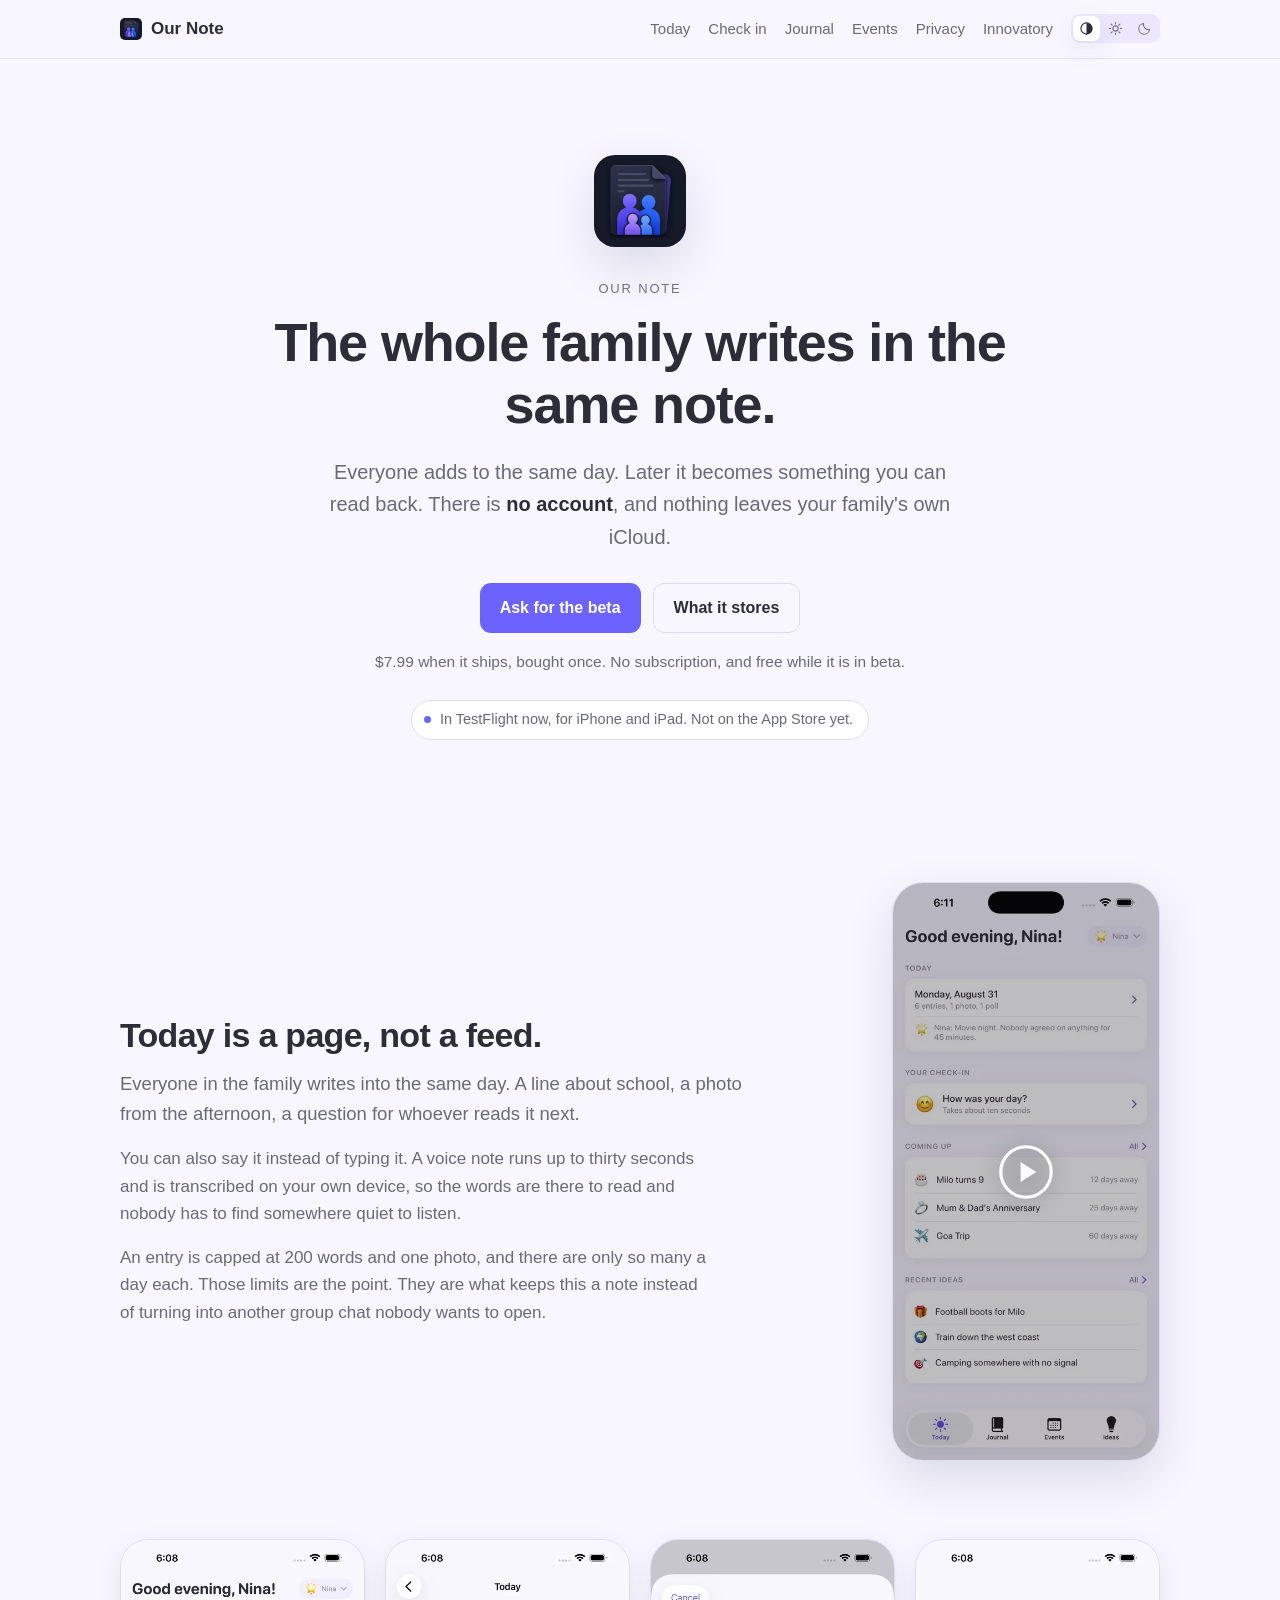
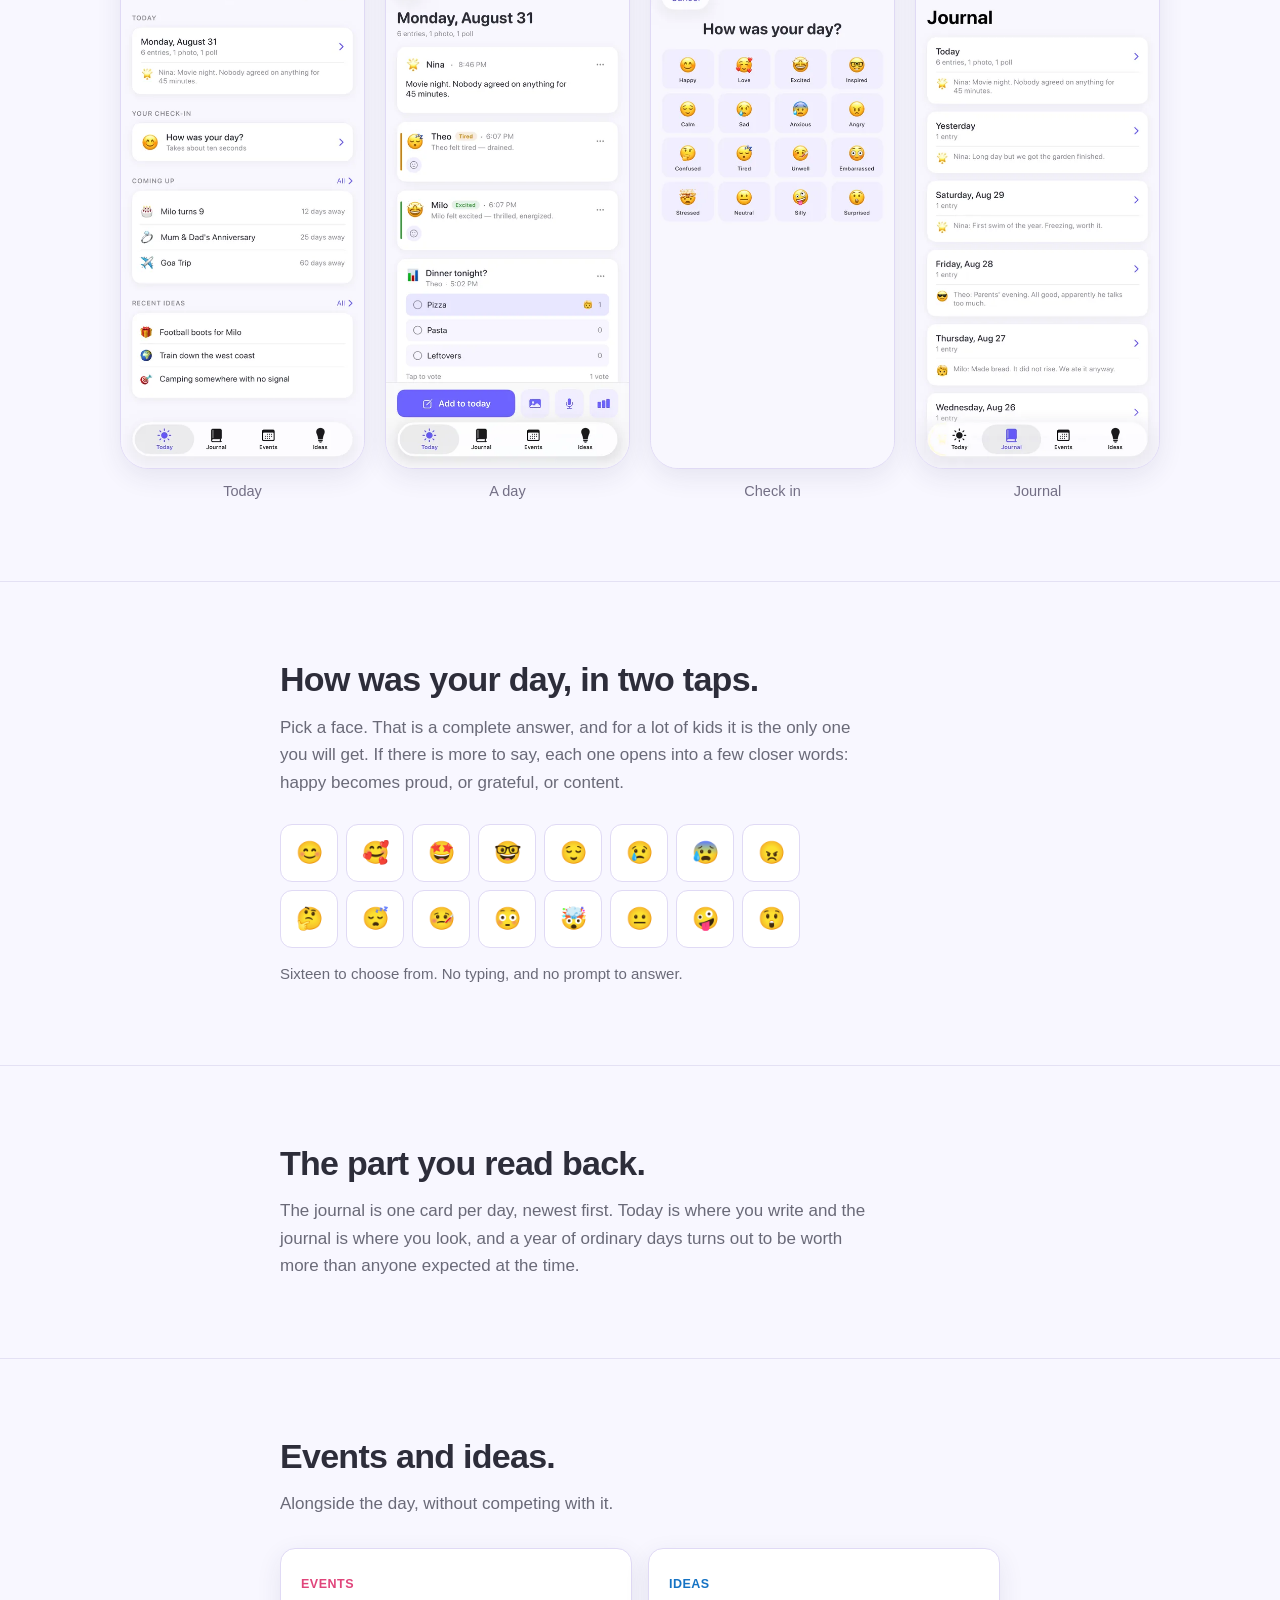
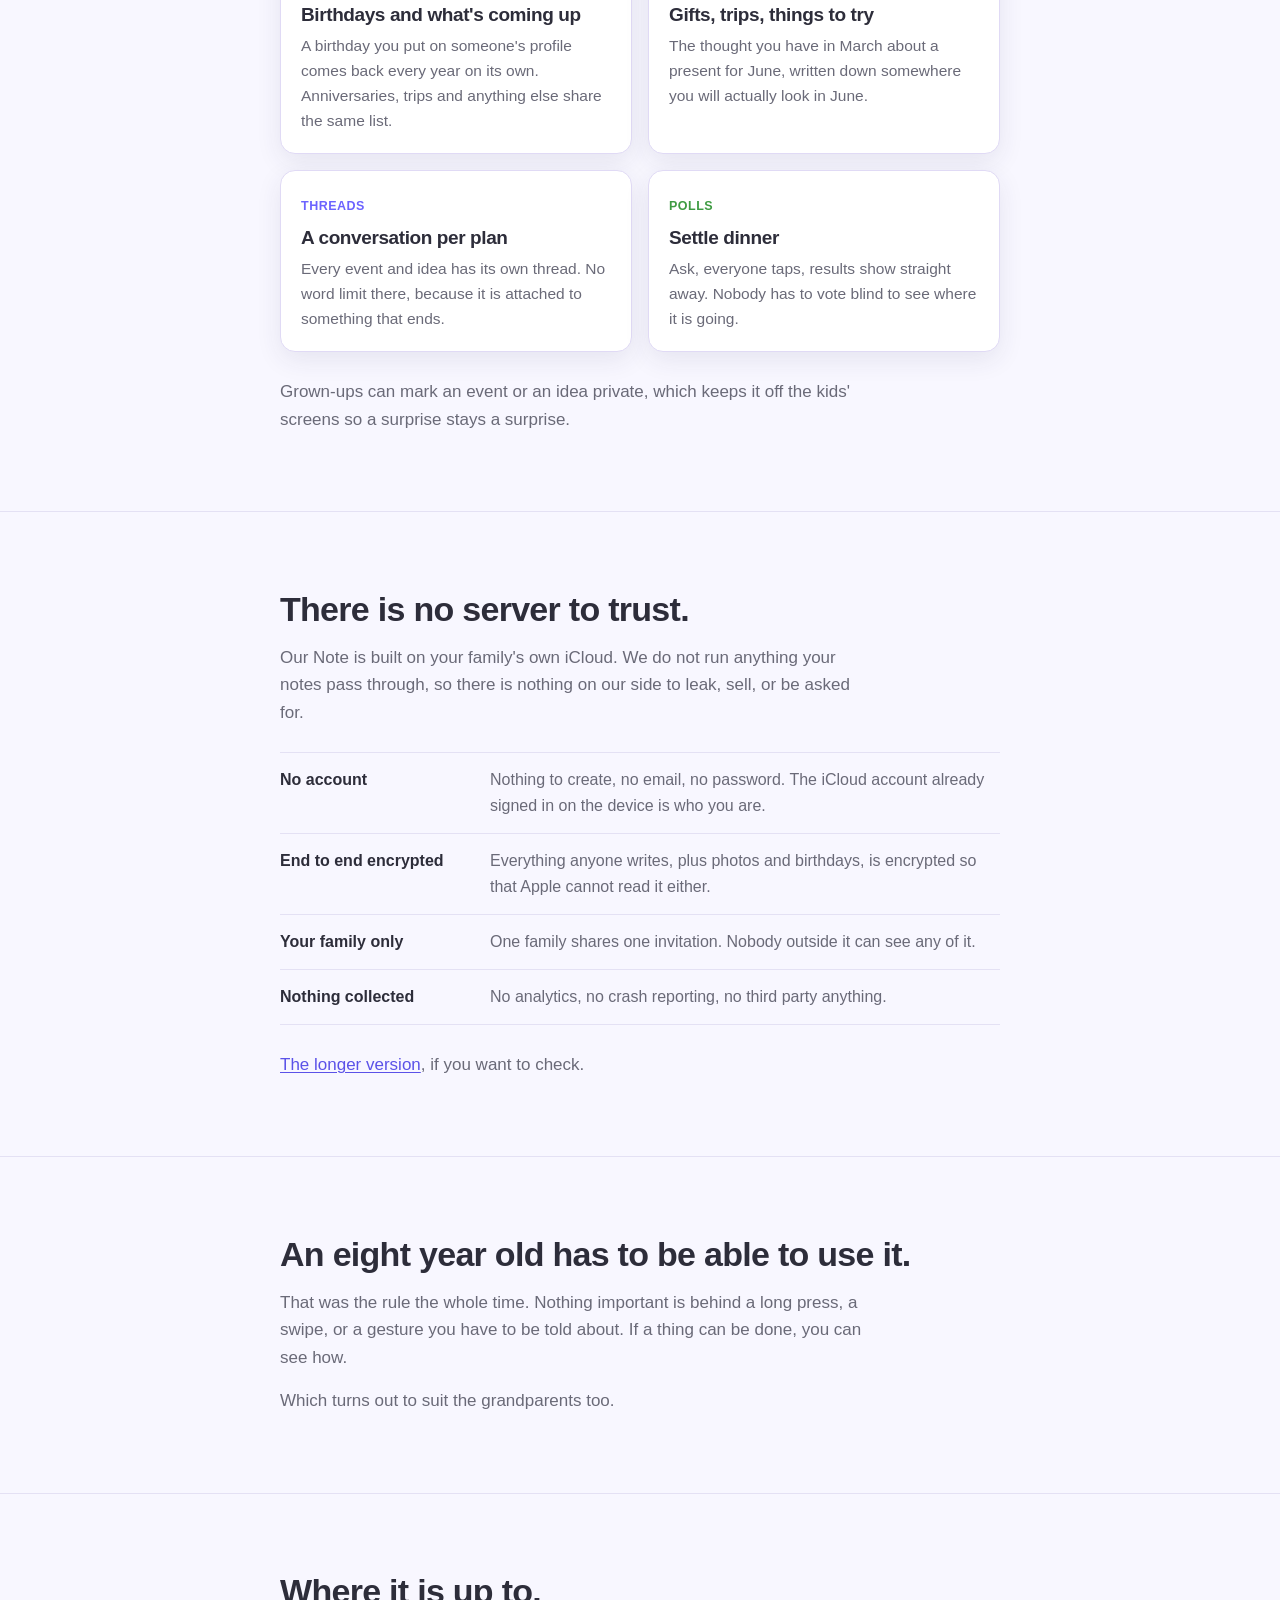
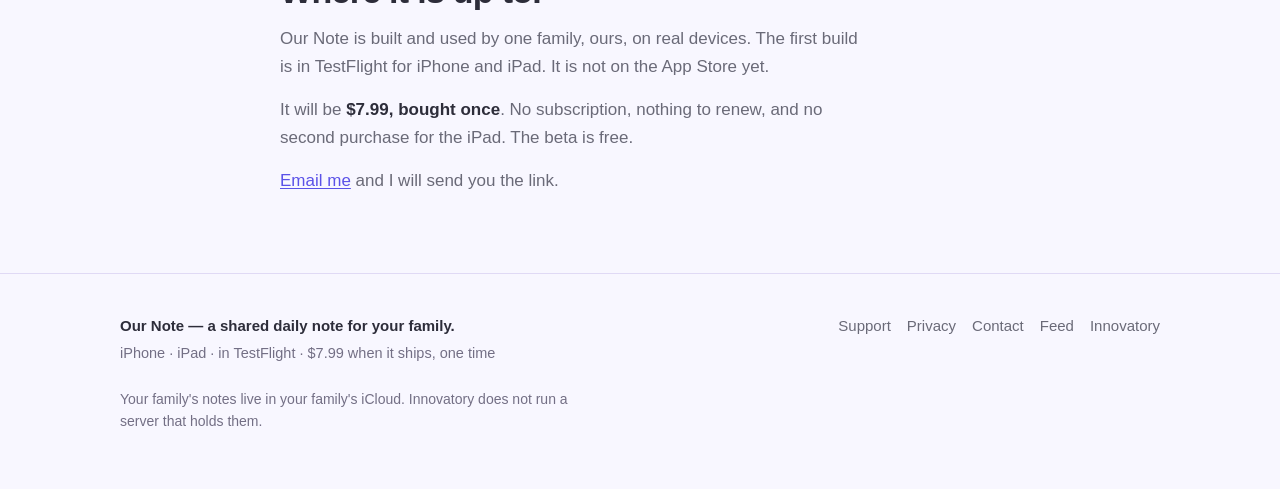
==== commit a3d257cf: "Regenerate the clip and screenshots with the fictional family Everything on the page now shows the M" ====
--- a/index.html
+++ b/index.html
@@ -122,8 +122,8 @@
             <figcaption>Check in</figcaption>
           </figure>
           <figure class="shot">
-            <img src="assets/ournote/shot-events.webp" alt="Events, with birthdays, an anniversary and a trip" width="480" height="1043" loading="lazy" />
-            <figcaption>Events</figcaption>
+            <img src="assets/ournote/shot-journal.webp" alt="The journal, a week of days newest first" width="480" height="1043" loading="lazy" />
+            <figcaption>Journal</figcaption>
           </figure>
         </div>
       </div>
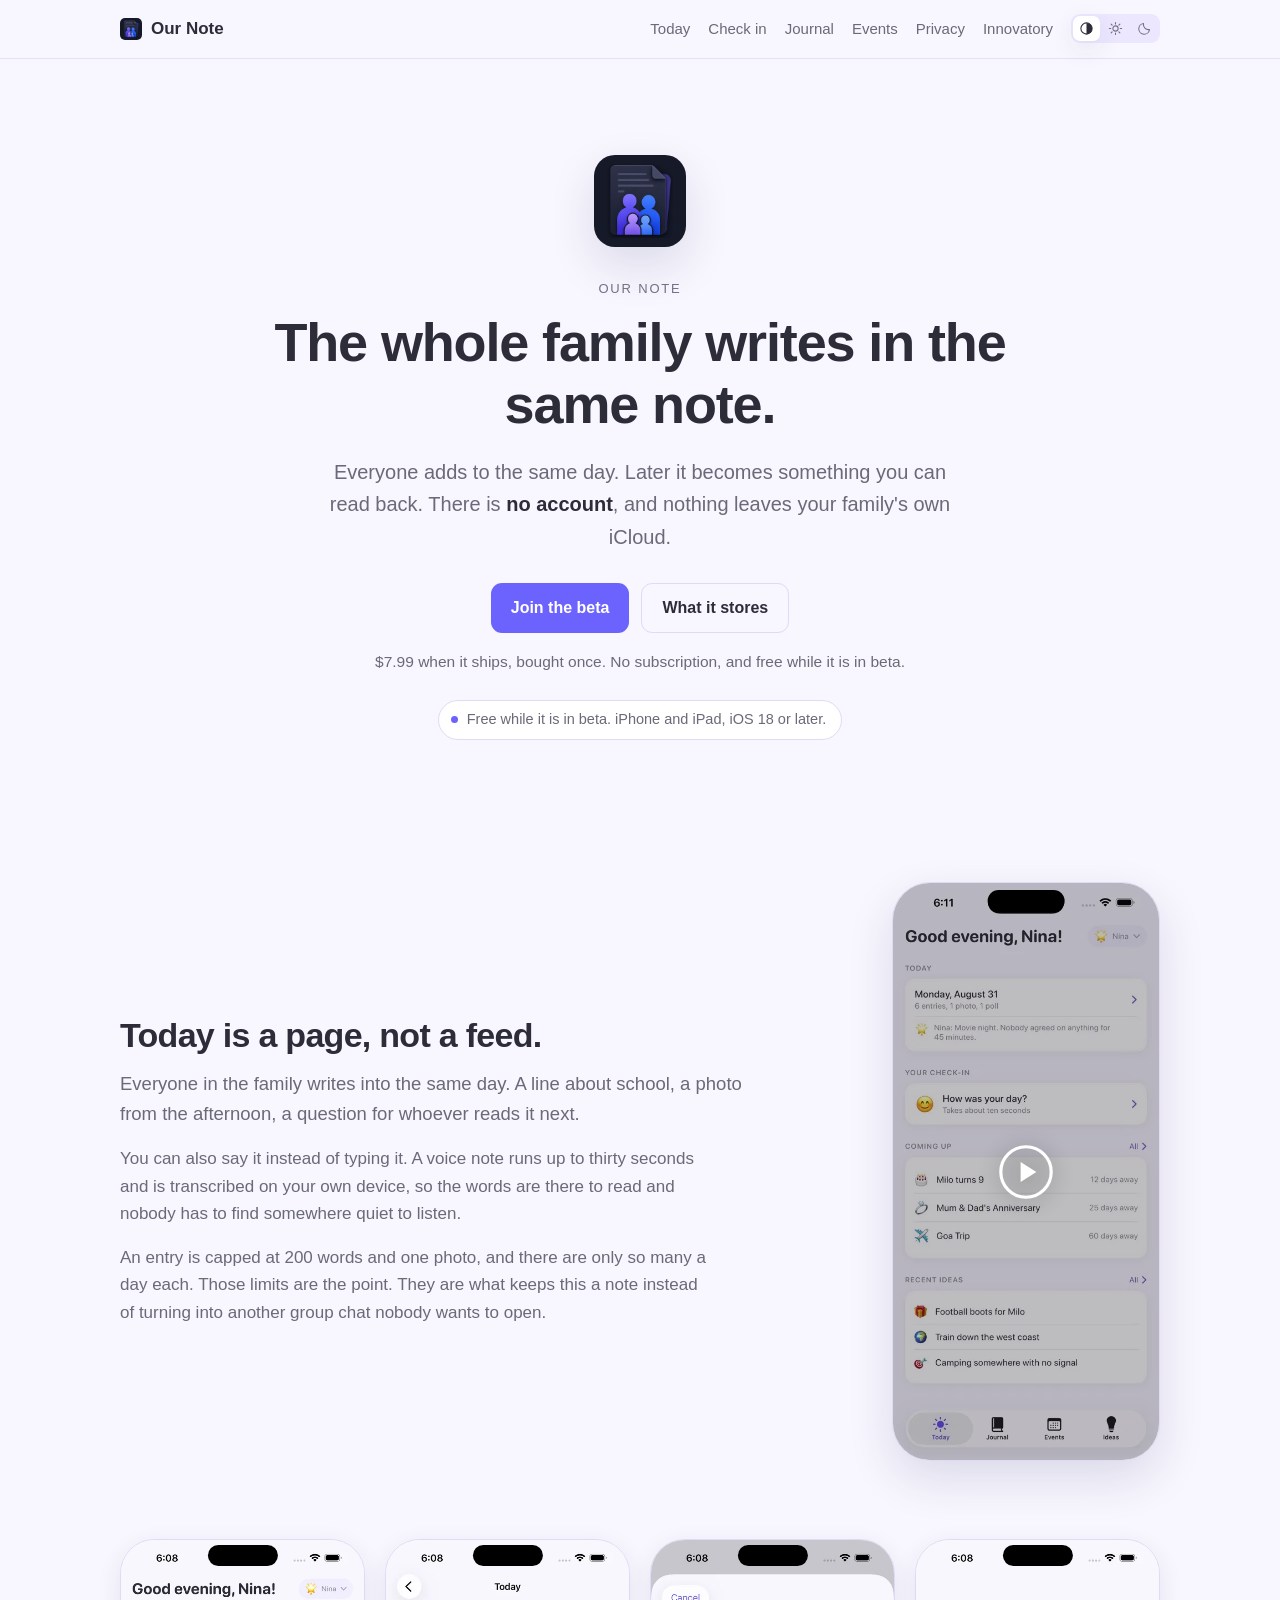
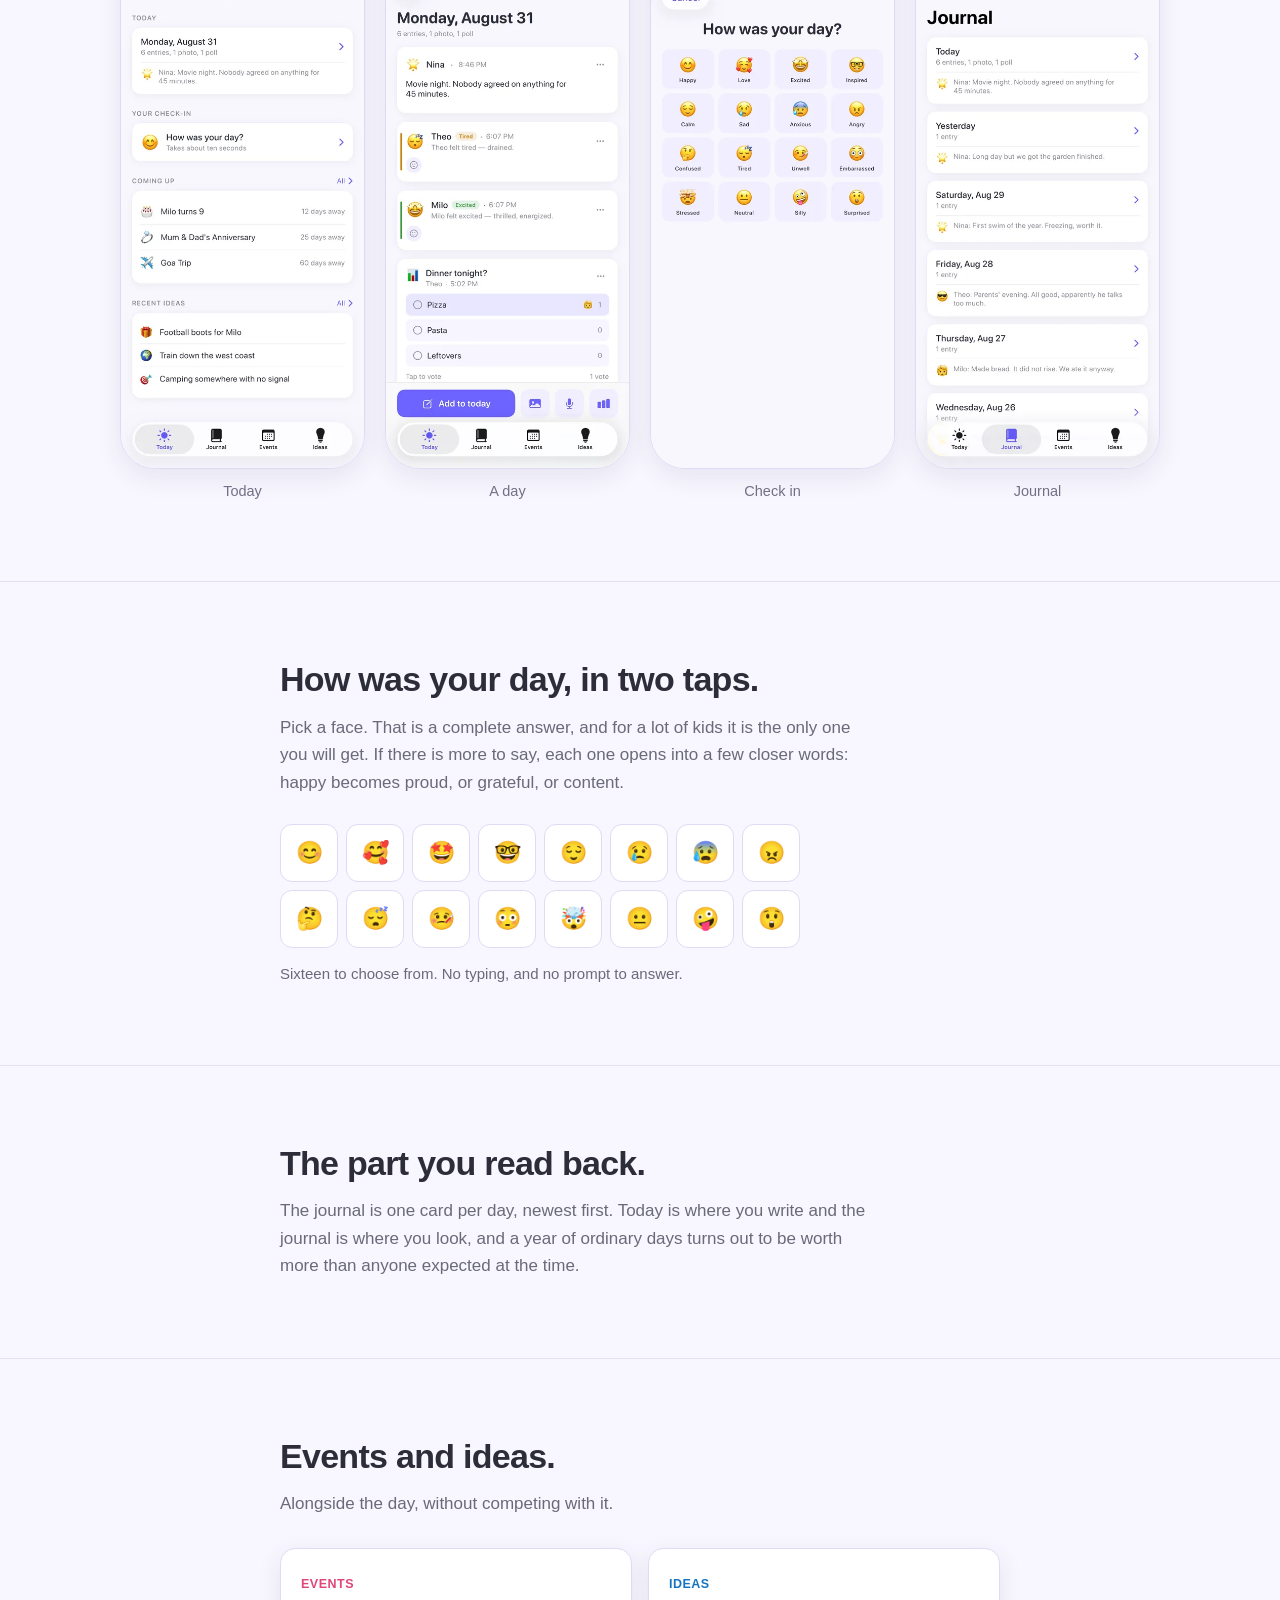
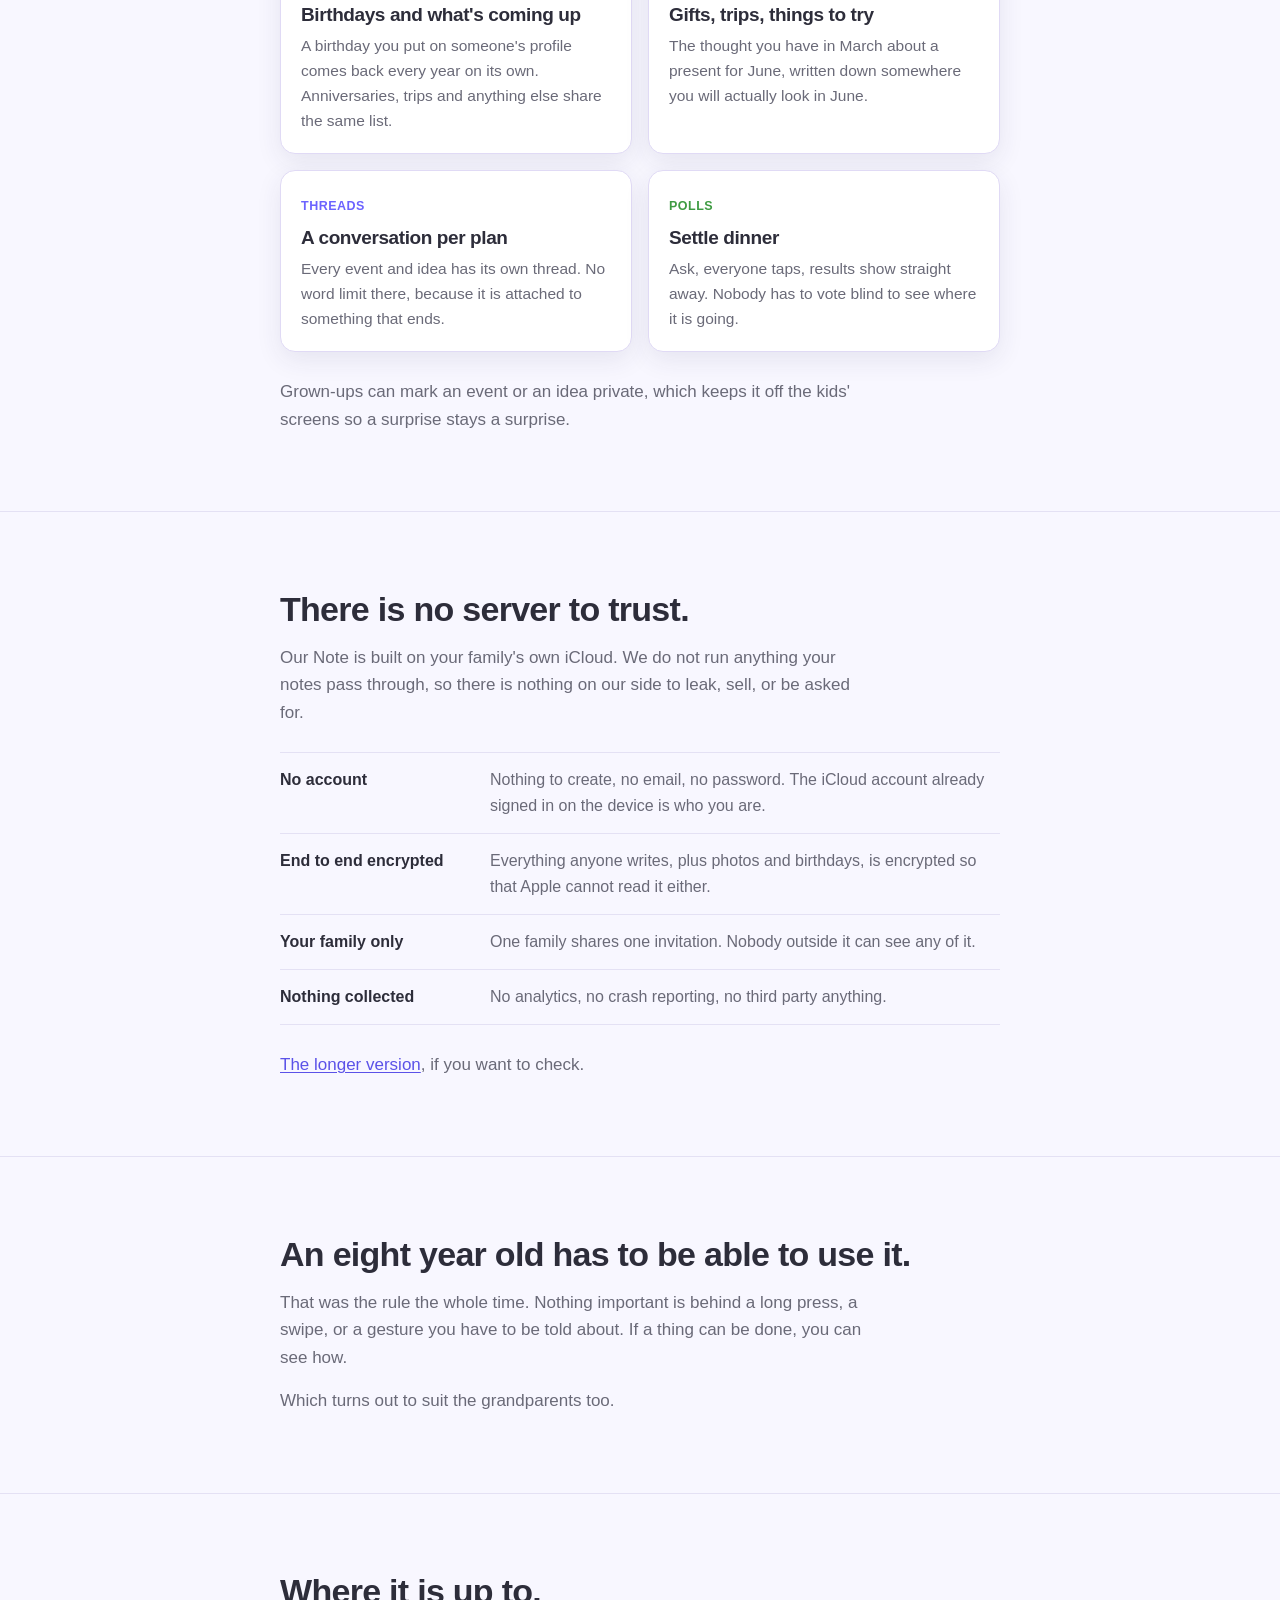
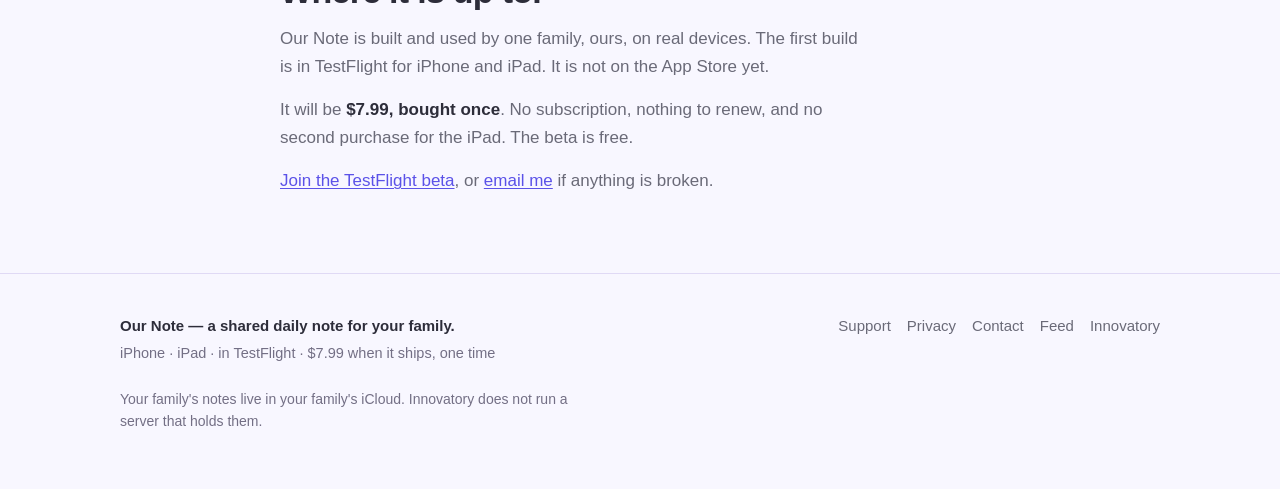
==== commit 67bc0197: "Public TestFlight links on the sites The apps are not on the App Store, so the sites had no working " ====
--- a/index.html
+++ b/index.html
@@ -53,8 +53,10 @@
           There is <strong>no account</strong>, and nothing leaves your family's own iCloud.
         </p>
 
+        <!-- Public TestFlight link. Builds expire 90 days after upload, so if the
+             beta goes quiet this is the first thing to check. -->
         <div class="cta-row">
-          <a class="btn" href="mailto:ournote@innovatory.xyz?subject=Our%20Note%20beta&amp;body=I%27d%20like%20to%20try%20the%20beta.">Ask for the beta</a>
+          <a class="btn" href="https://testflight.apple.com/join/UjyQa9GW">Join the beta</a>
           <a class="btn btn-ghost" href="privacy/">What it stores</a>
         </div>
 
@@ -62,7 +64,7 @@
 
         <p class="status">
           <span class="dot" aria-hidden="true"></span>
-          In TestFlight now, for iPhone and iPad. Not on the App Store yet.
+          Free while it is in beta. iPhone and iPad, iOS 18 or later.
         </p>
       </div>
     </header>
@@ -246,8 +248,8 @@
           second purchase for the iPad. The beta is free.
         </p>
         <p>
-          <a href="mailto:ournote@innovatory.xyz?subject=Our%20Note%20beta&amp;body=I%27d%20like%20to%20try%20the%20beta.">Email me</a>
-          and I will send you the link.
+          <a href="https://testflight.apple.com/join/UjyQa9GW">Join the TestFlight beta</a>,
+          or <a href="mailto:ournote@innovatory.xyz">email me</a> if anything is broken.
         </p>
       </div>
     </section>
--- a/ournote.css
+++ b/ournote.css
@@ -219,9 +219,13 @@
   container-type: inline-size;
 }
 
+/* The clip is a phone screen, so its corner has to be the phone's corner. The
+   capture is 1320px wide with a 186px radius (62pt at 3x on a 16 Pro Max),
+   which is 14.09% of the width. cqw keeps that true at any rendered size.
+   carddle.net uses 15.42 for the same reason, from a narrower 1206px capture. */
 .clip-frame {
   position: relative;
-  border-radius: 11.5cqw;
+  border-radius: 14.09cqw;
   overflow: hidden;
   background: var(--card);
   border: 1px solid var(--line);
@@ -269,7 +273,7 @@
 .shot { margin: 0; container-type: inline-size; }
 .shot img {
   display: block; width: 100%; height: auto;
-  border-radius: 11.5cqw;
+  border-radius: 14.09cqw;
   border: 1px solid var(--line);
   box-shadow: var(--shadow);
 }
@@ -277,6 +281,30 @@
   margin-top: 11px; text-align: center;
   font-size: 14.5px; color: var(--faint);
 }
+
+
+/* Dynamic Island. A screen capture only holds the framebuffer, so the status
+   bar has the gap but not the pill. Drawn here so the web screens match the
+   framed App Store panels, which illustrate the phone rather than capture it.
+
+   126 x 37.33pt sitting 11pt down, on a 440pt wide screen: 28.64%, 8.48% and
+   2.50% of the width. The island is the same physical size on the 16 Pro, so
+   carddle.net uses larger percentages off its narrower 402pt capture. */
+.clip-frame::after,
+.shot::after {
+  content: "";
+  position: absolute;
+  left: 50%;
+  transform: translateX(-50%);
+  top: 2.5cqw;
+  width: 28.64cqw;
+  height: 8.48cqw;
+  border-radius: 4.24cqw;
+  background: #000;
+  pointer-events: none;
+}
+
+.shot { position: relative; }
 
 /* ---------- mood grid ---------- */
 
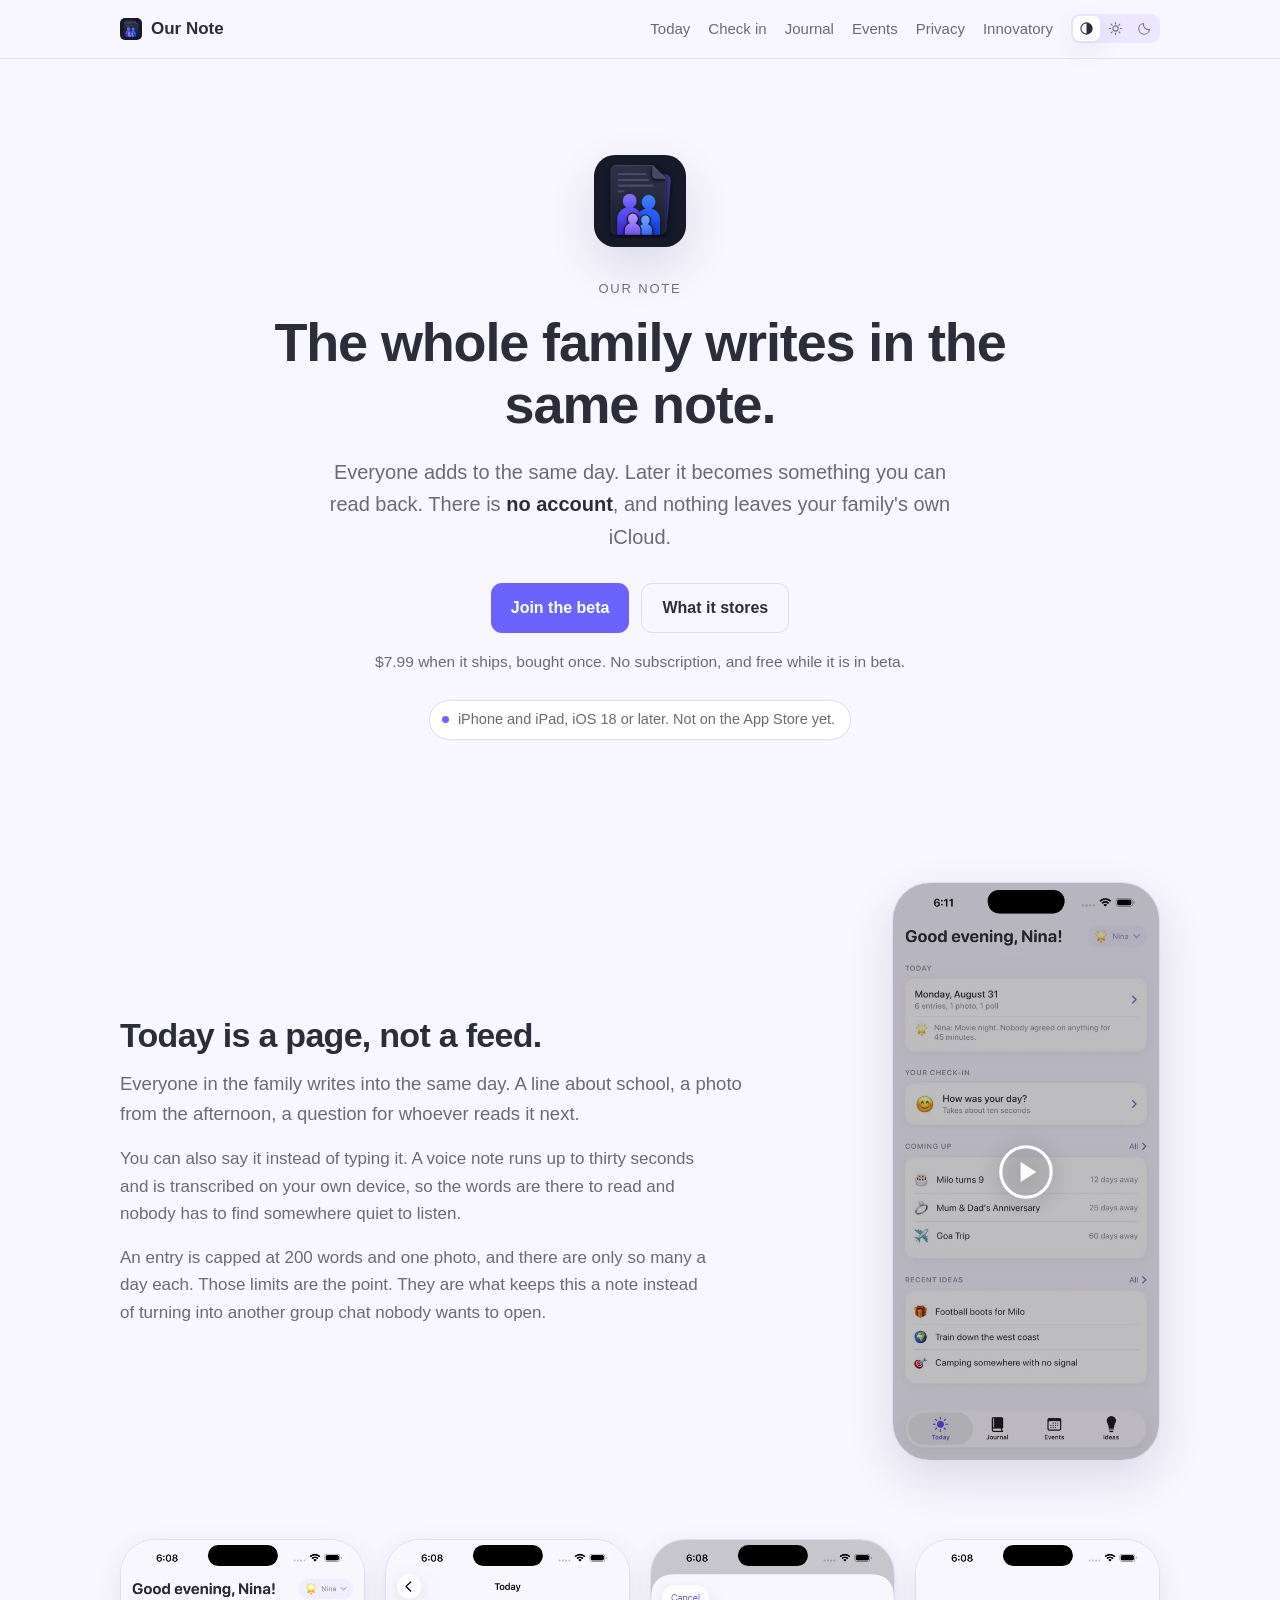
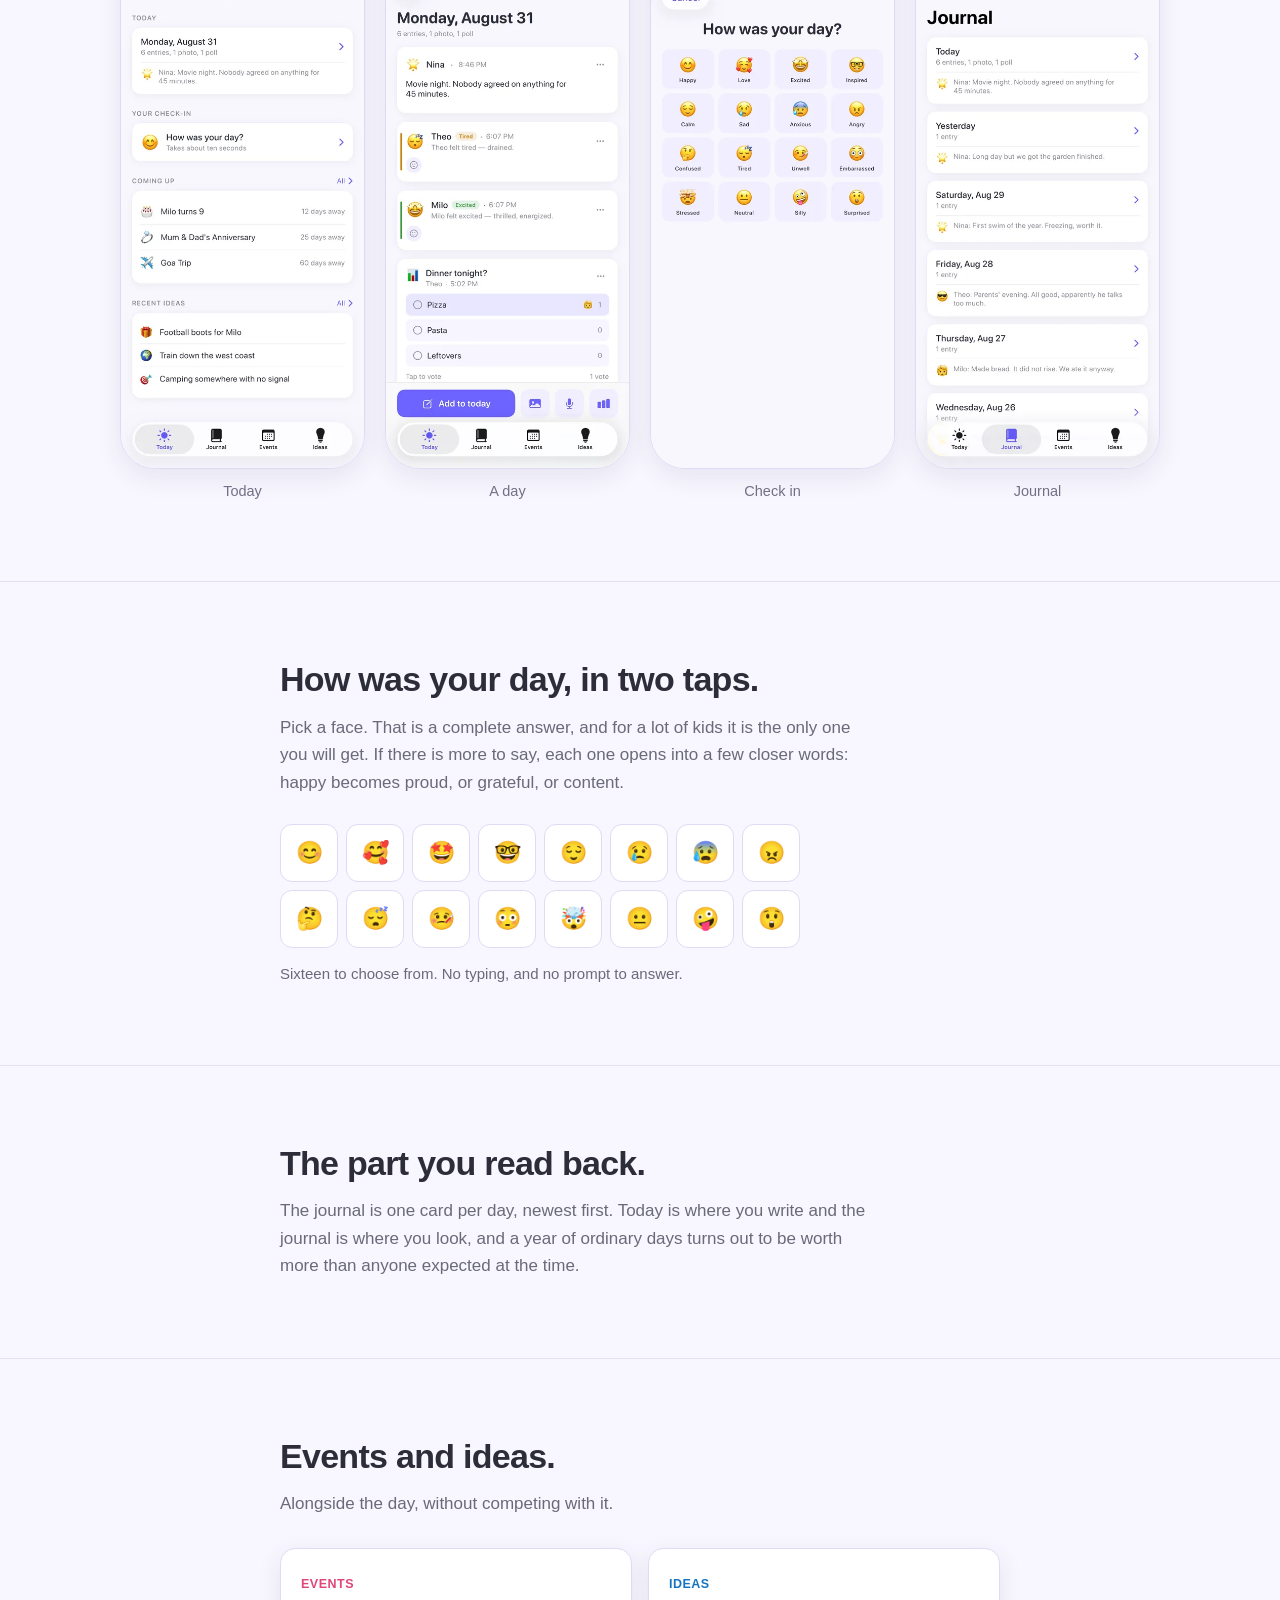
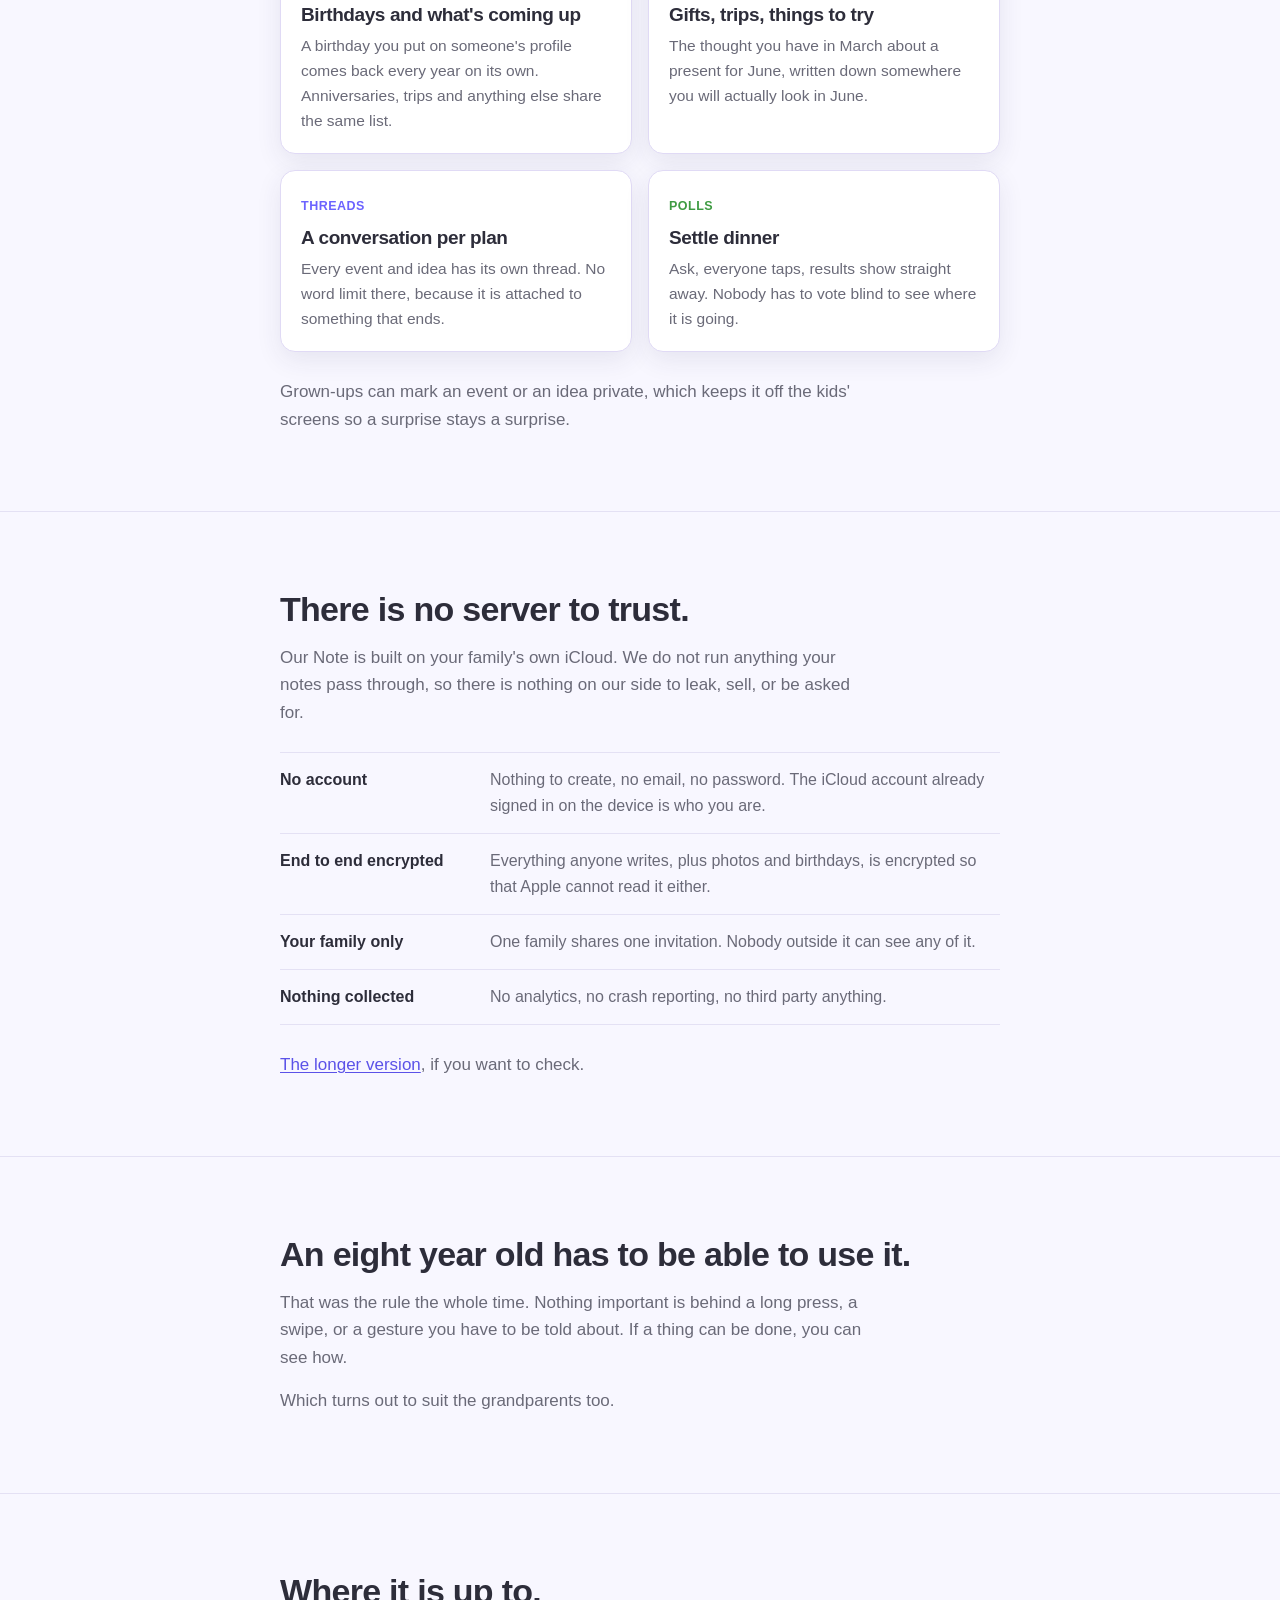
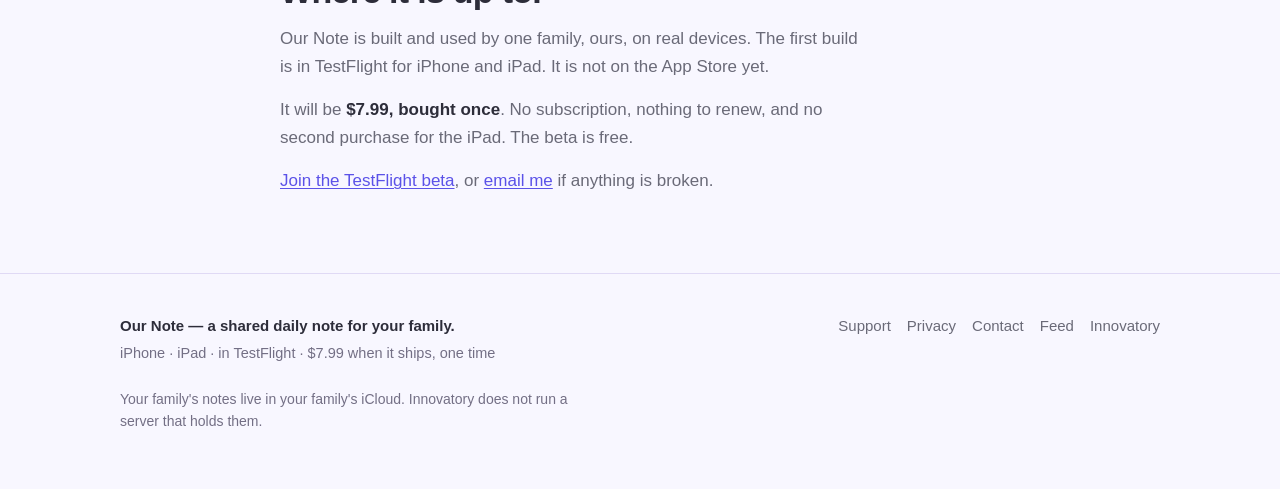
==== commit 47ad1864: "Stop saying free while it is in beta twice The price note and the status pill both said it. The pric" ====
--- a/index.html
+++ b/index.html
@@ -64,7 +64,7 @@
 
         <p class="status">
           <span class="dot" aria-hidden="true"></span>
-          Free while it is in beta. iPhone and iPad, iOS 18 or later.
+          iPhone and iPad, iOS 18 or later. Not on the App&nbsp;Store yet.
         </p>
       </div>
     </header>
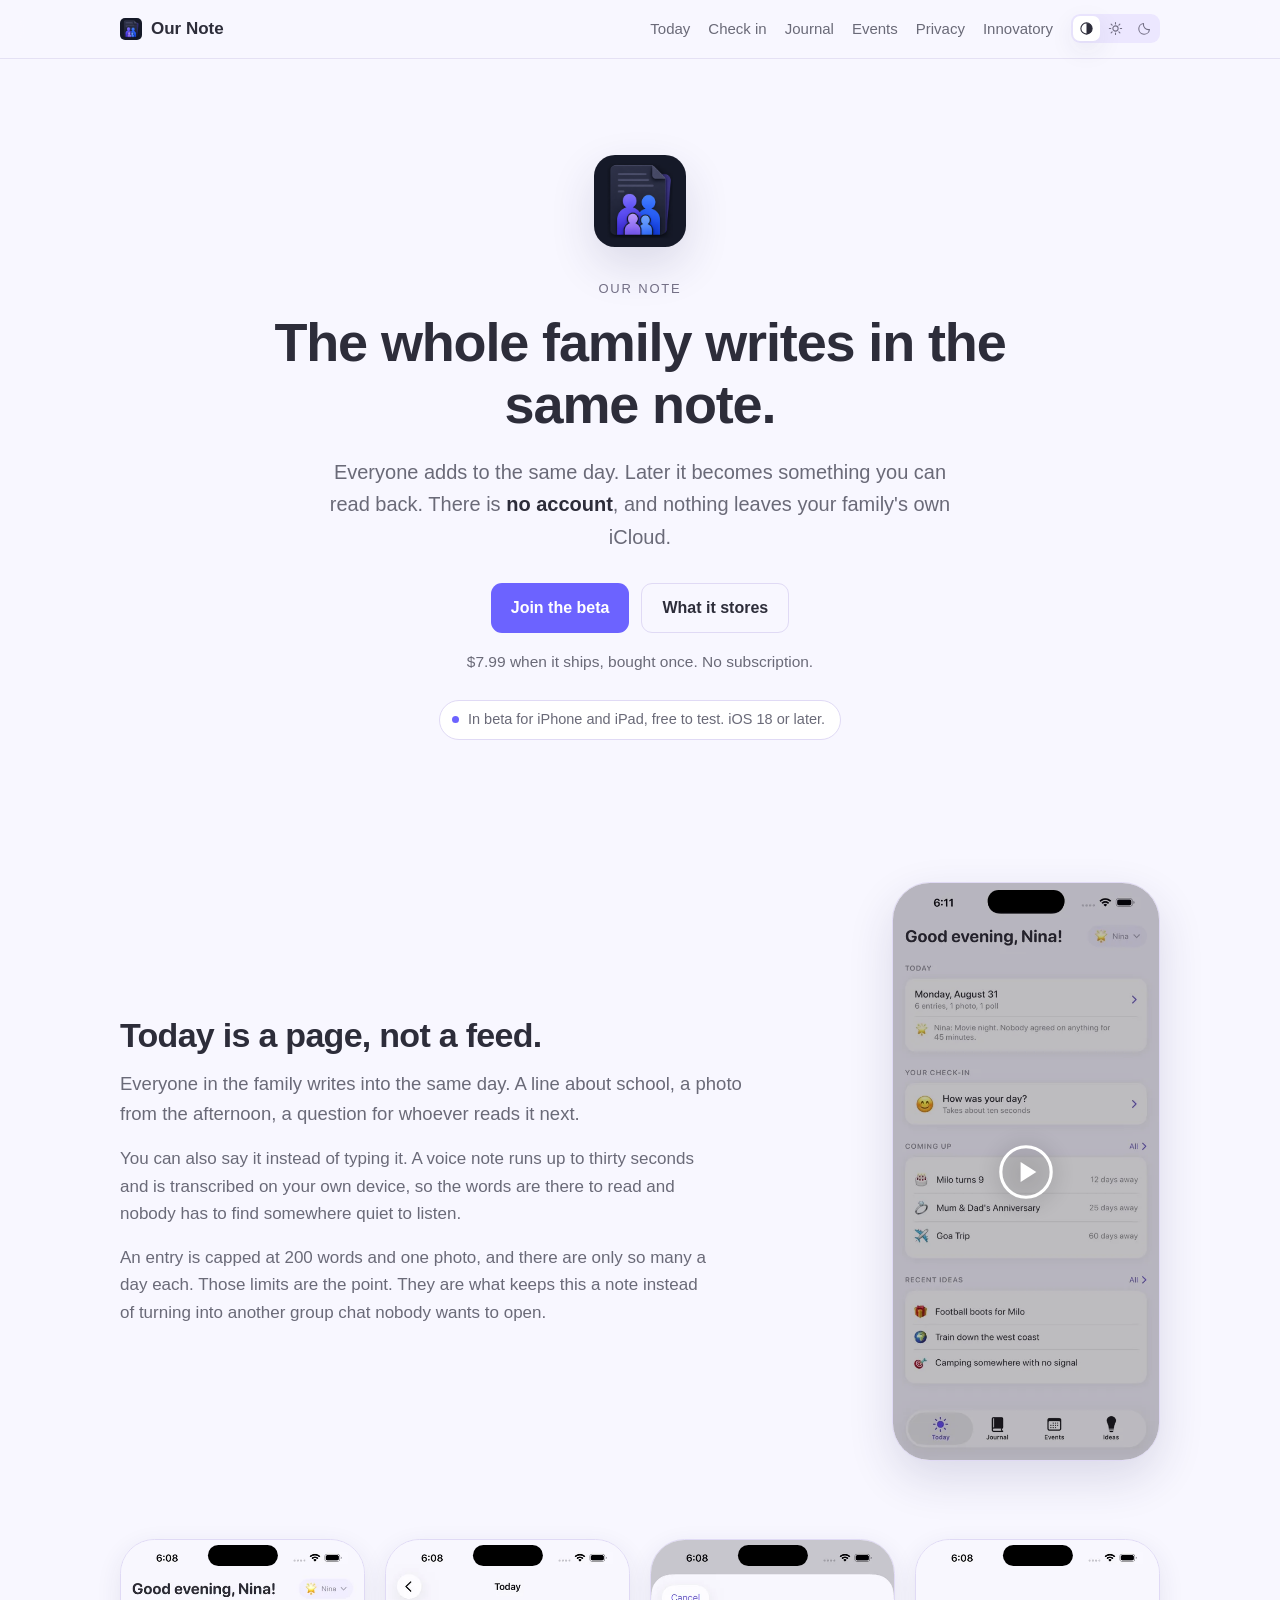
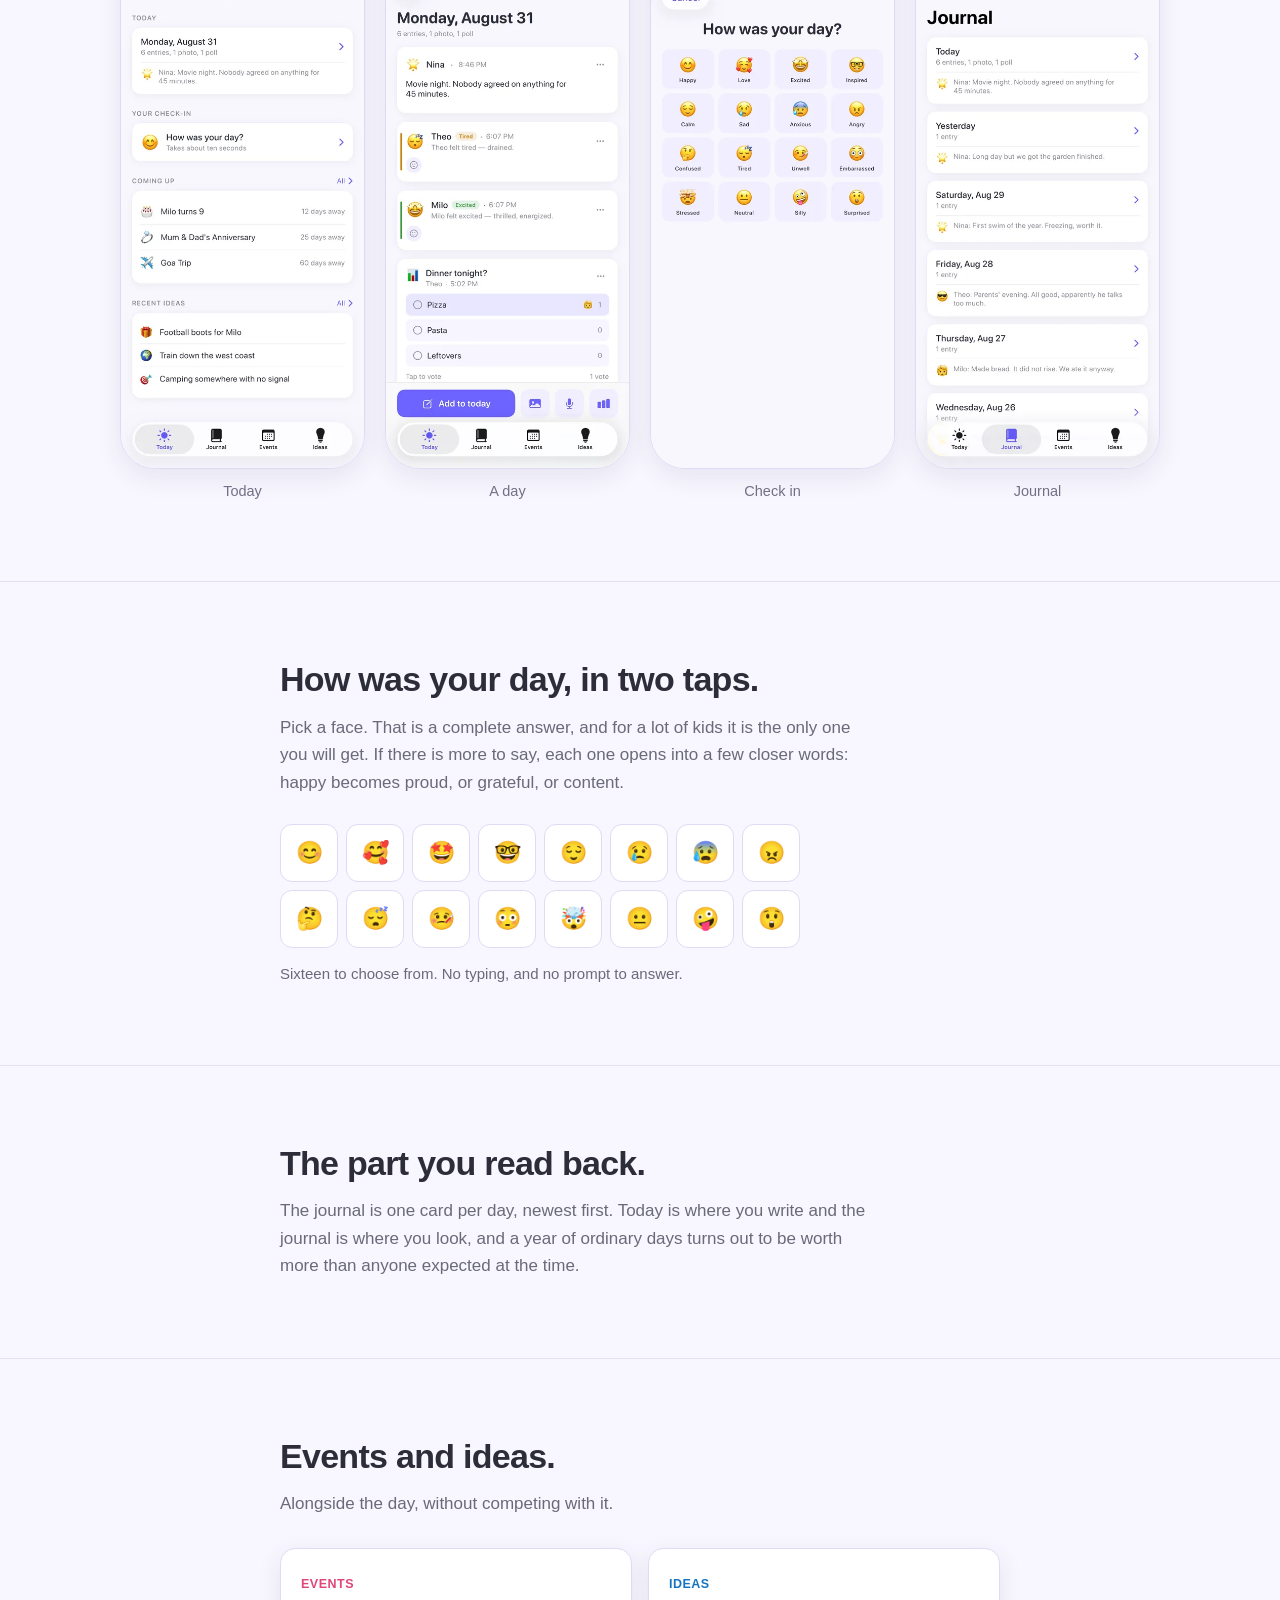
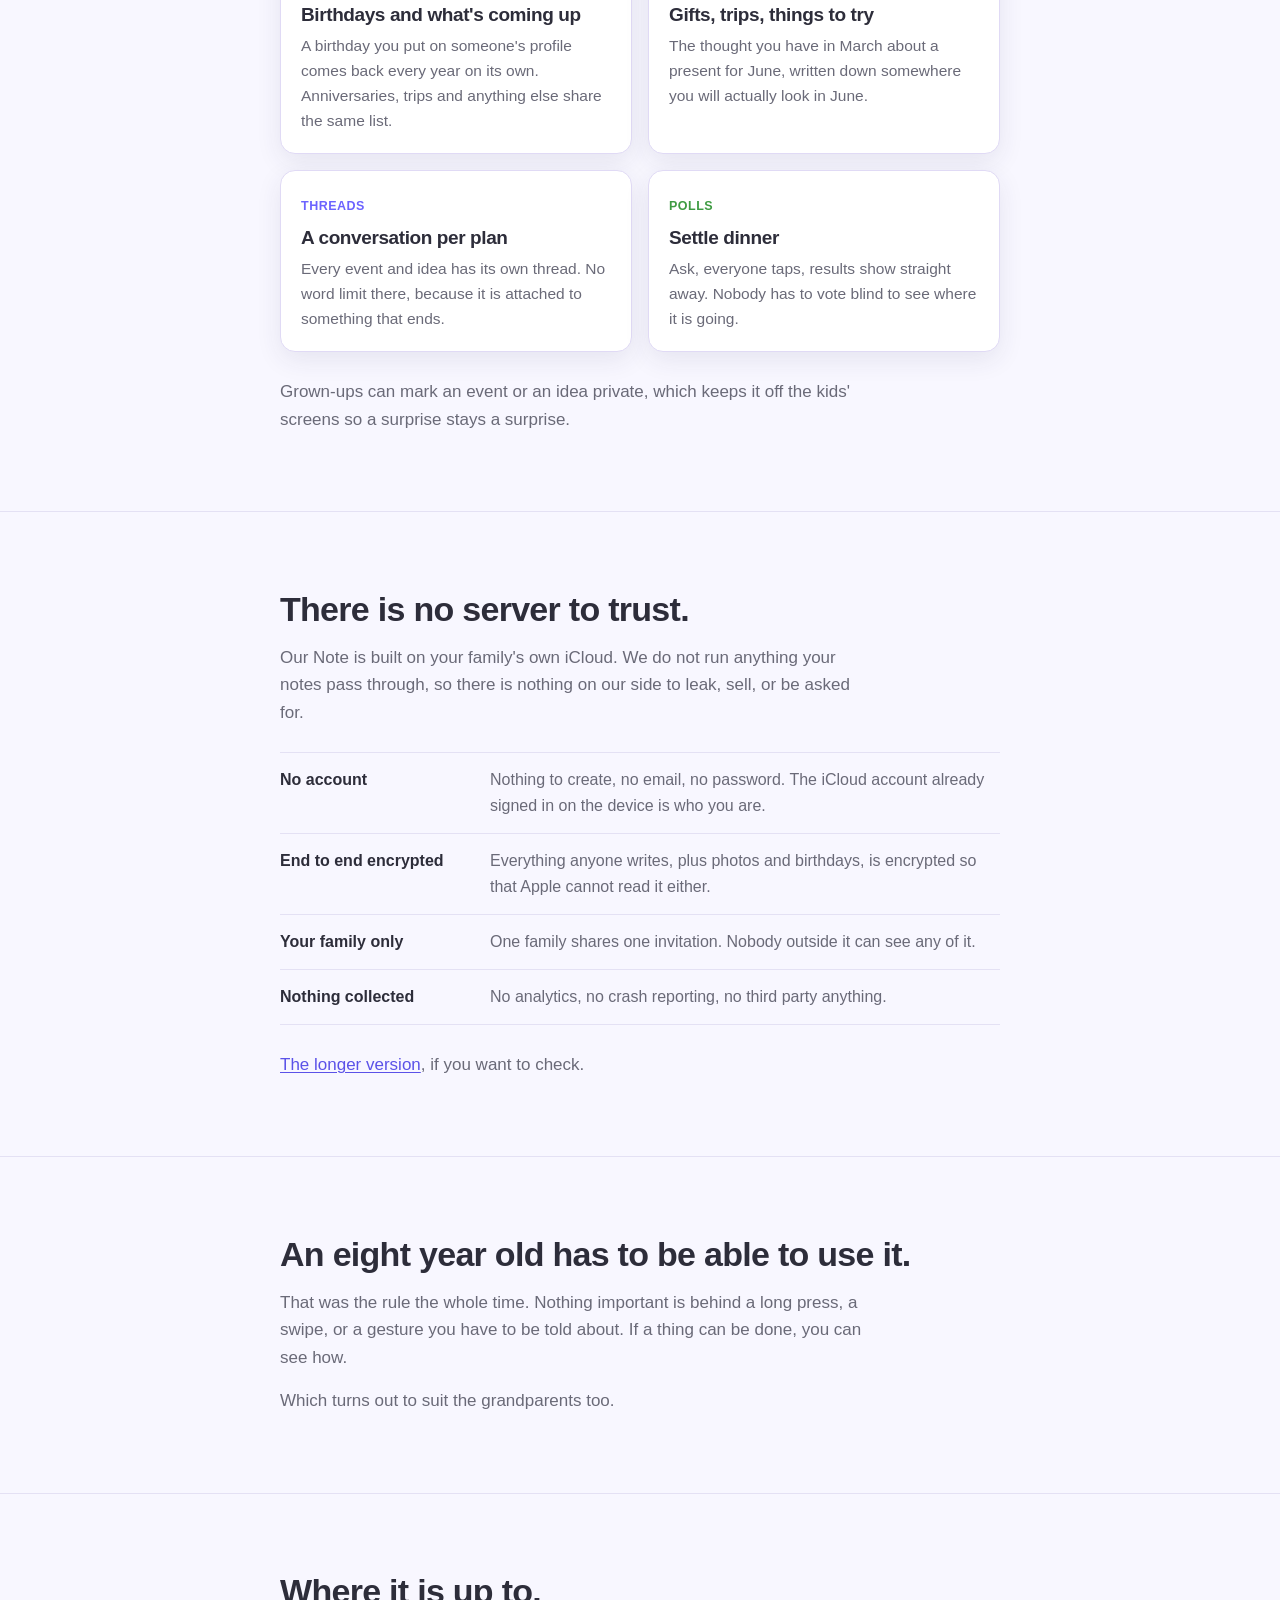
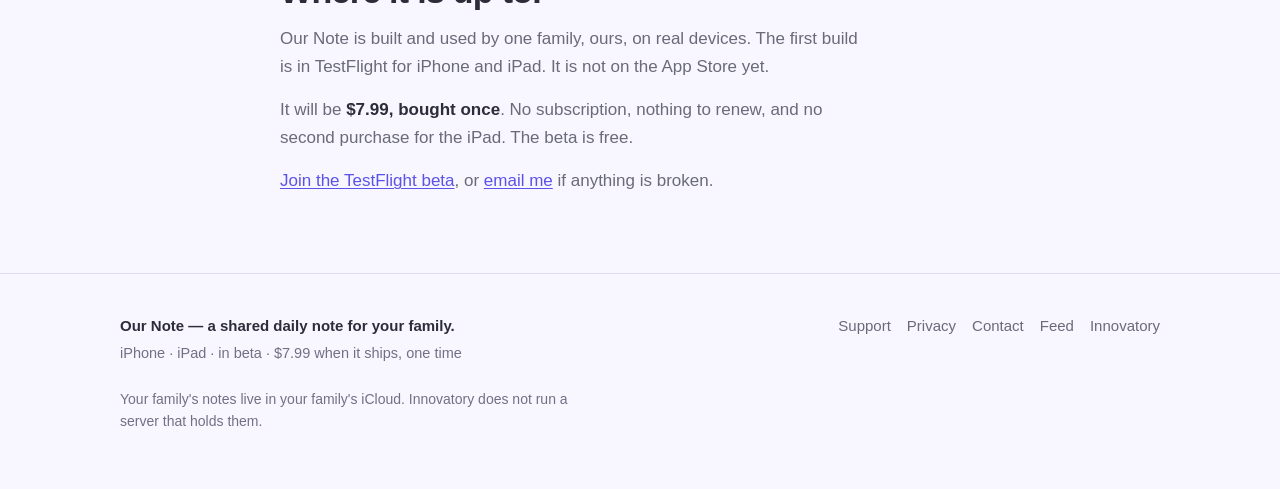
==== commit 75544991: "One vocabulary for beta status across the sites The three sites said three different things. Our Not" ====
--- a/index.html
+++ b/index.html
@@ -60,11 +60,11 @@
           <a class="btn btn-ghost" href="privacy/">What it stores</a>
         </div>
 
-        <p class="price-note">$7.99 when it ships, bought once. No subscription, and free while it is in beta.</p>
+        <p class="price-note">$7.99 when it ships, bought once. No subscription.</p>
 
         <p class="status">
           <span class="dot" aria-hidden="true"></span>
-          iPhone and iPad, iOS 18 or later. Not on the App&nbsp;Store yet.
+          In beta for iPhone and iPad, free to test. iOS 18 or later.
         </p>
       </div>
     </header>
@@ -261,7 +261,7 @@
       <div class="footer-top">
         <div>
           <p class="footer-tag">Our Note — a shared daily note for your family.</p>
-          <p class="footer-plat">iPhone · iPad · in TestFlight · $7.99 when it ships, one time</p>
+          <p class="footer-plat">iPhone · iPad · in beta · $7.99 when it ships, one time</p>
         </div>
         <div class="footer-links">
           <a href="support/">Support</a>
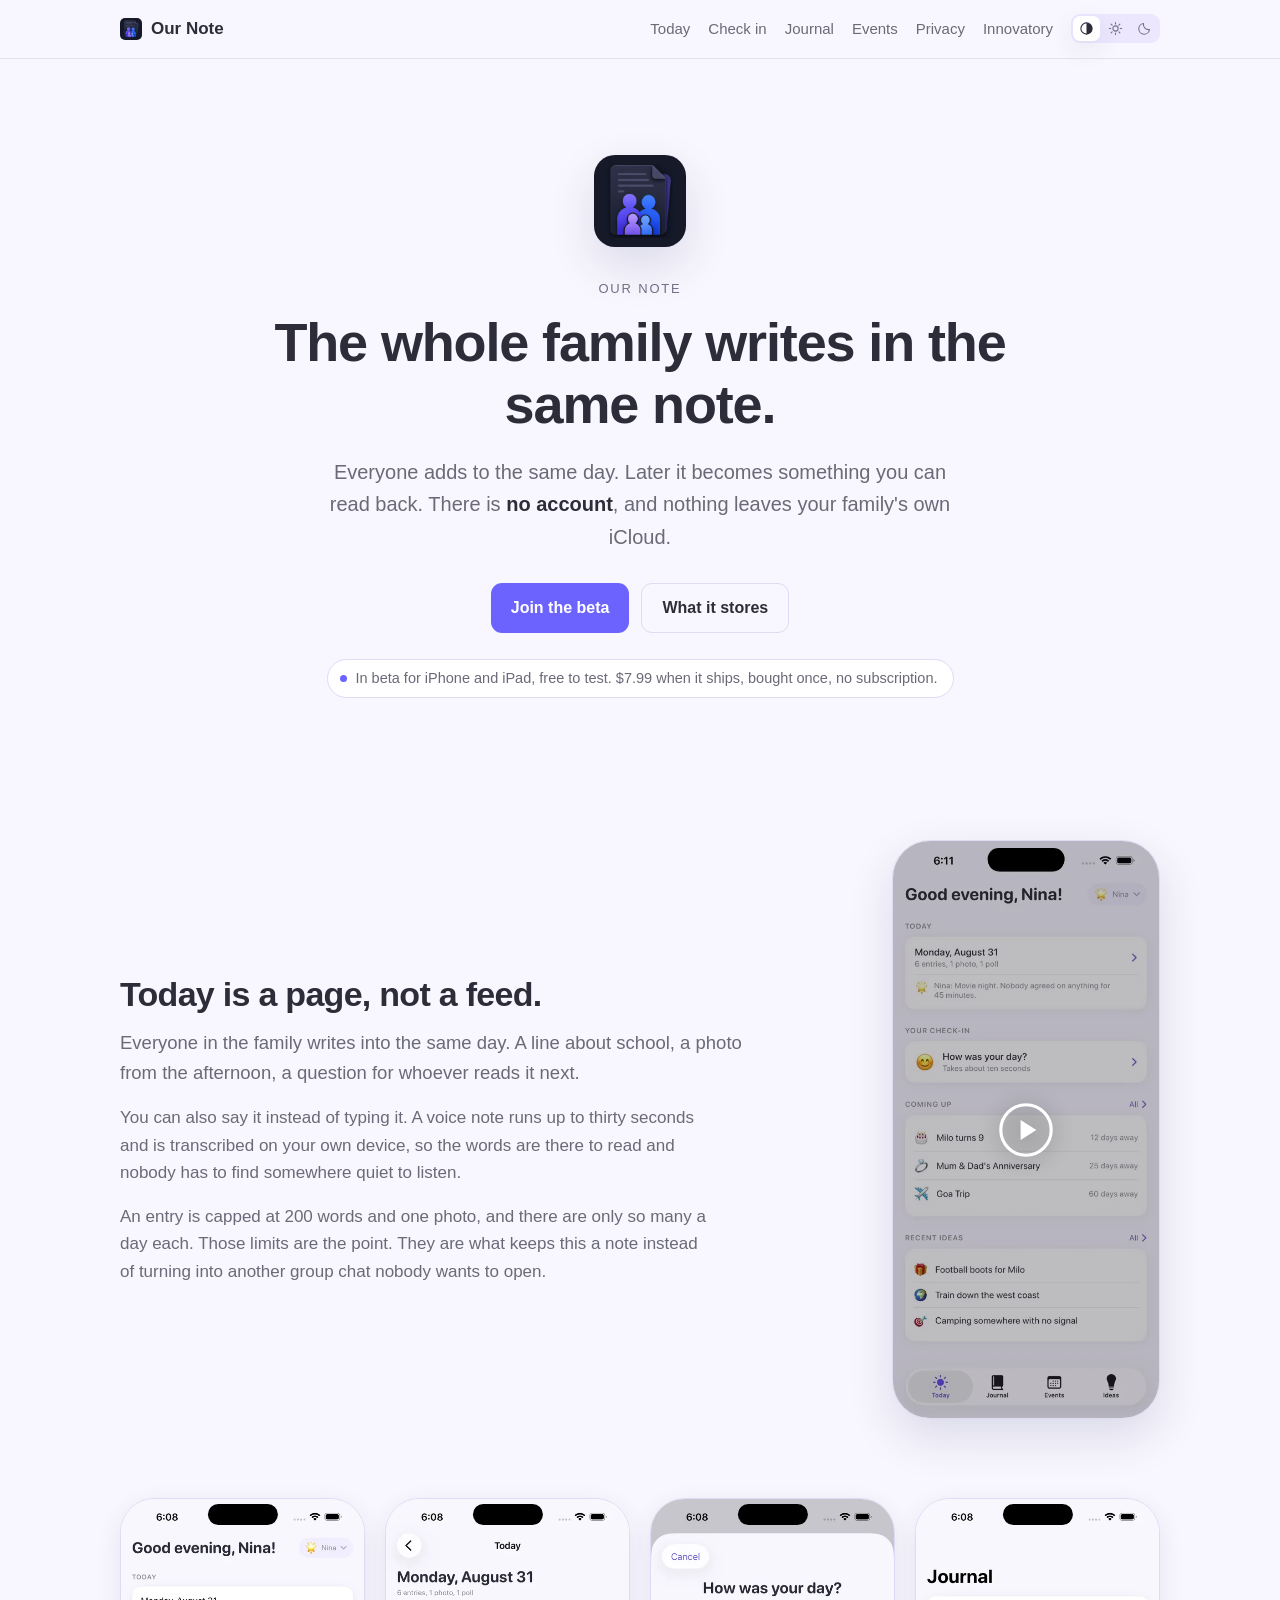
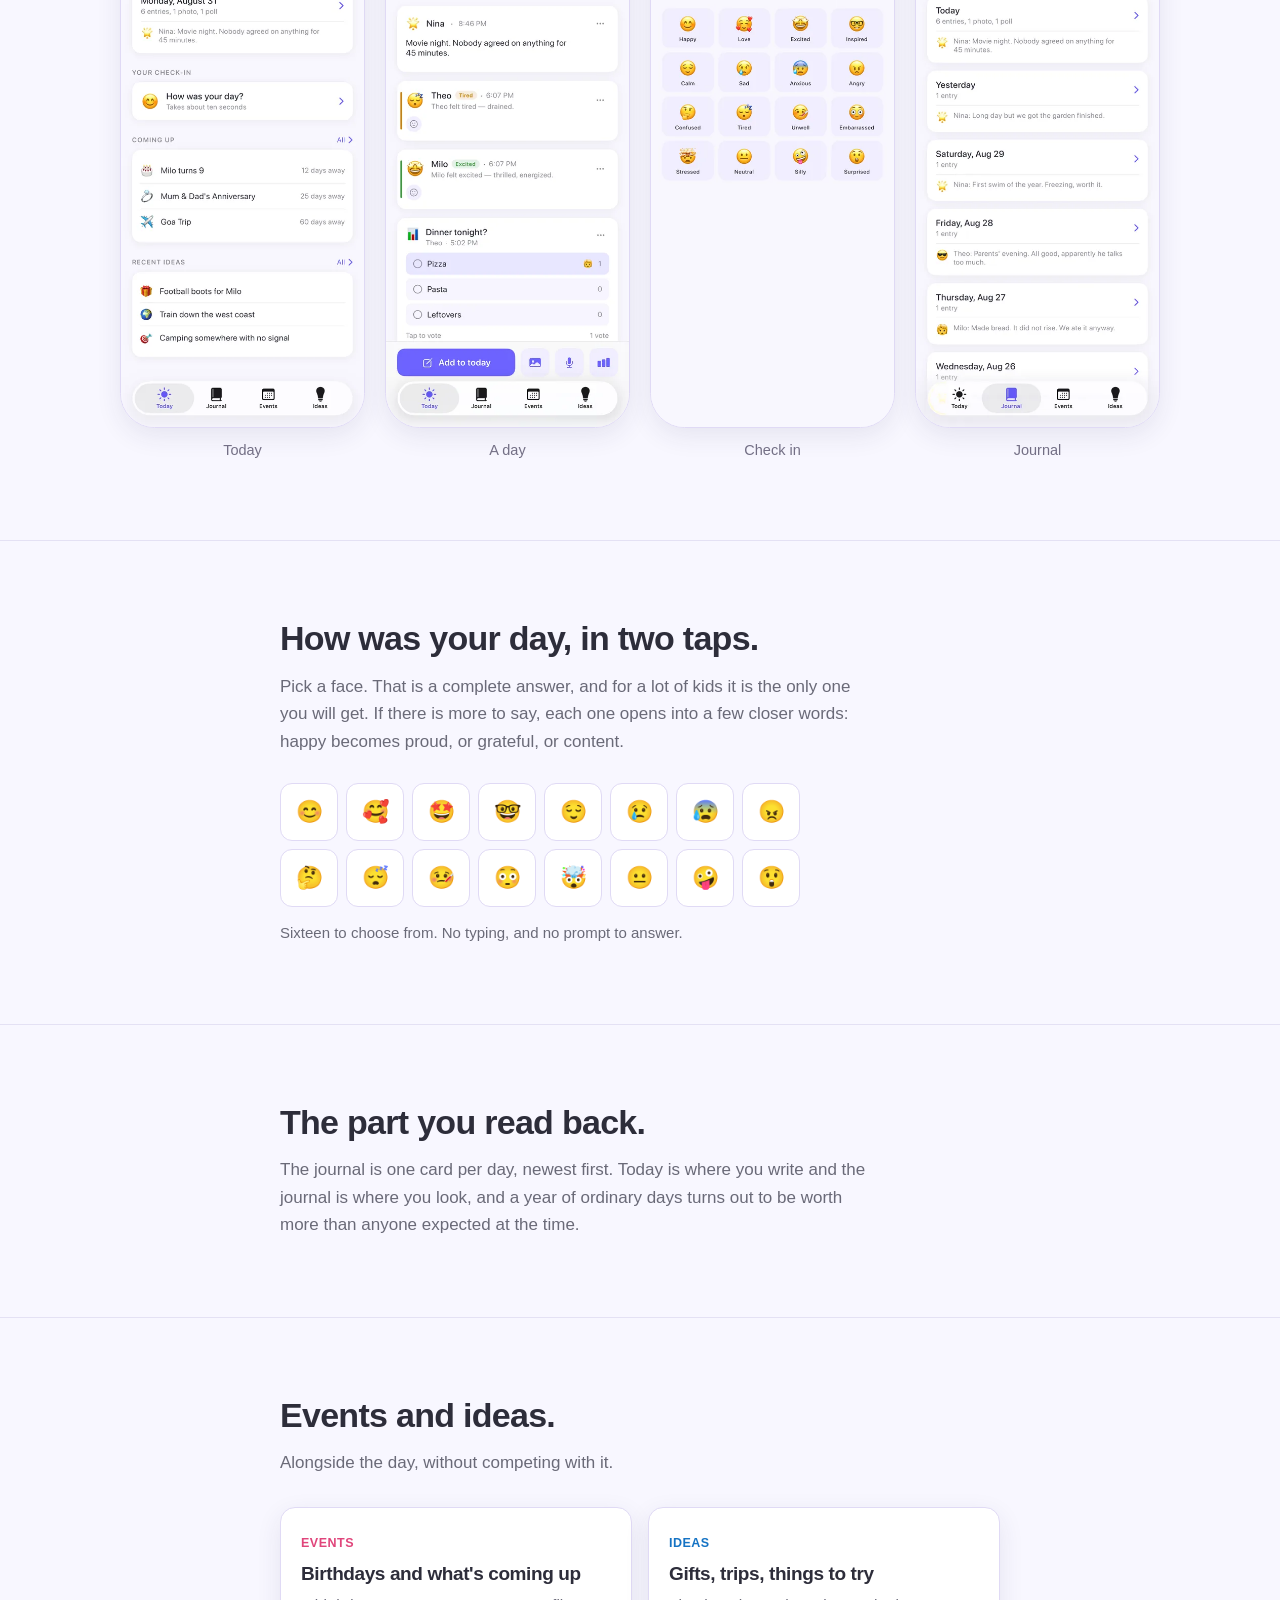
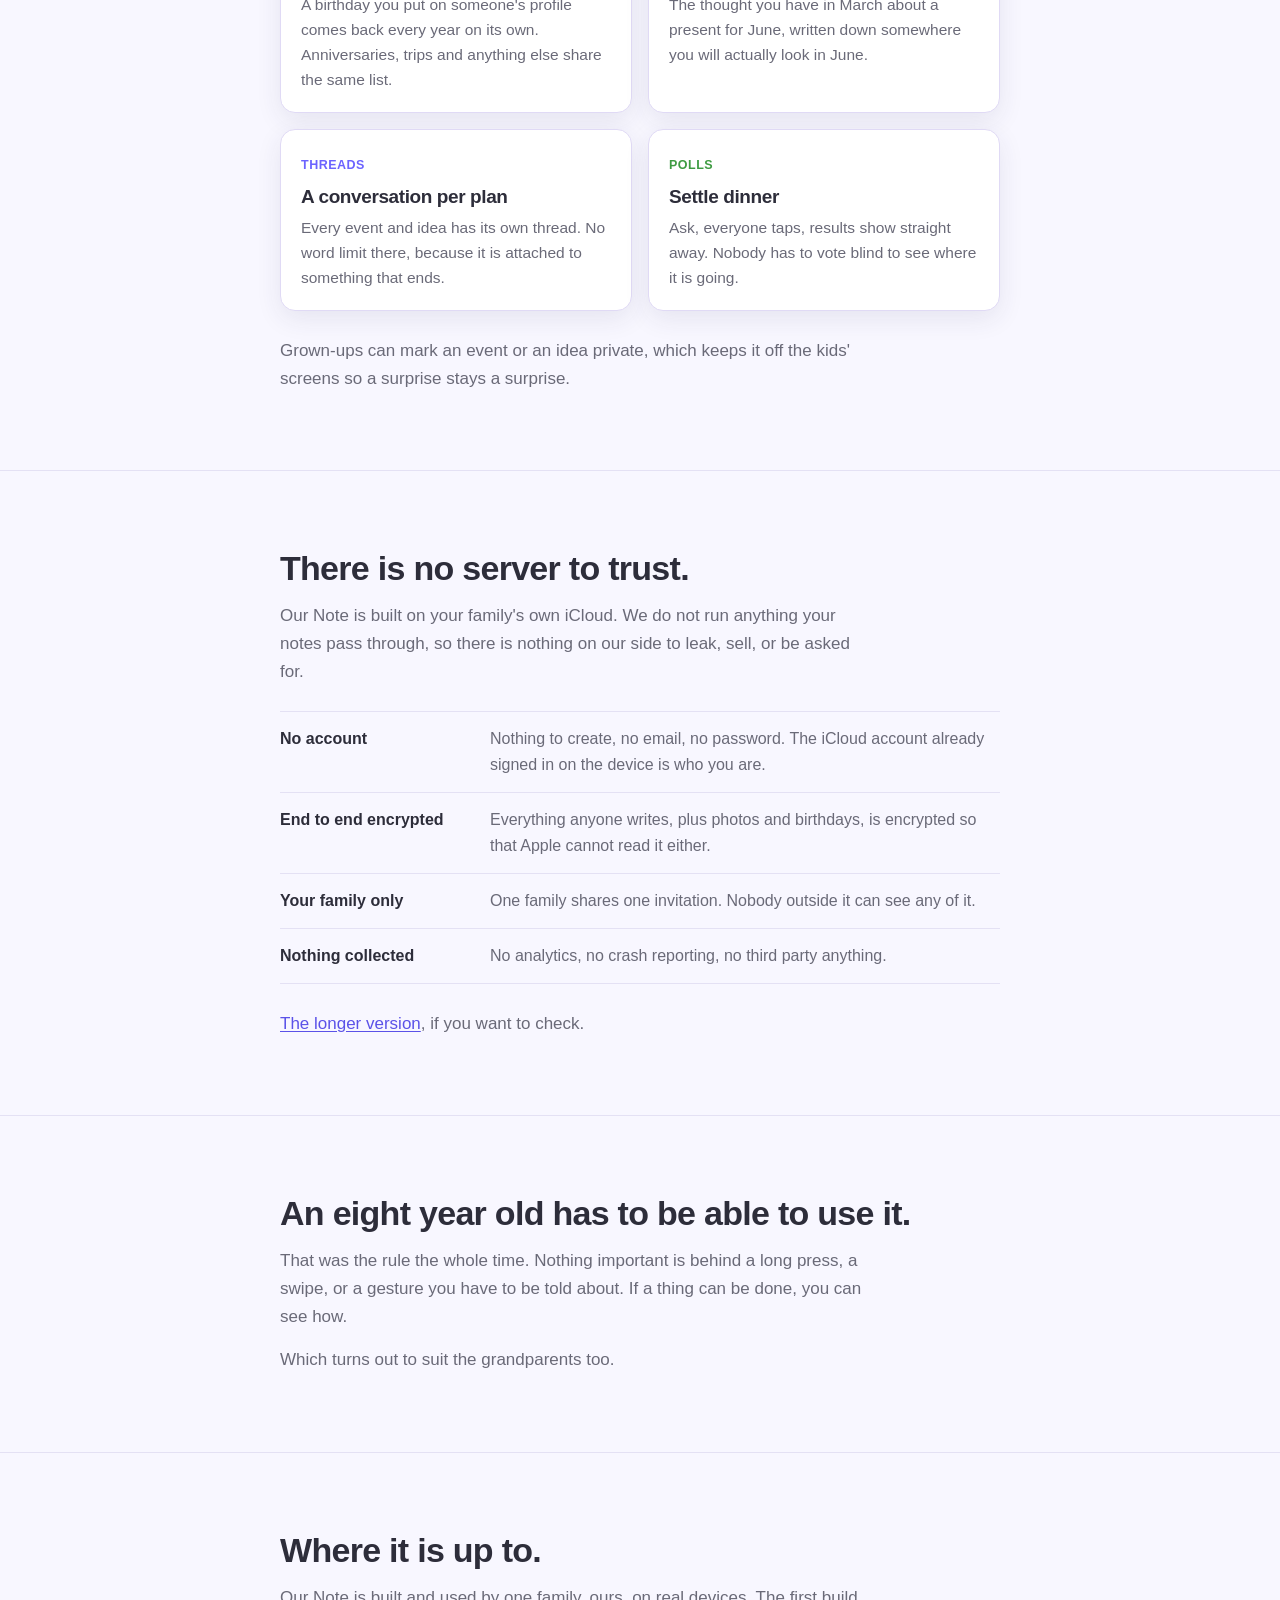
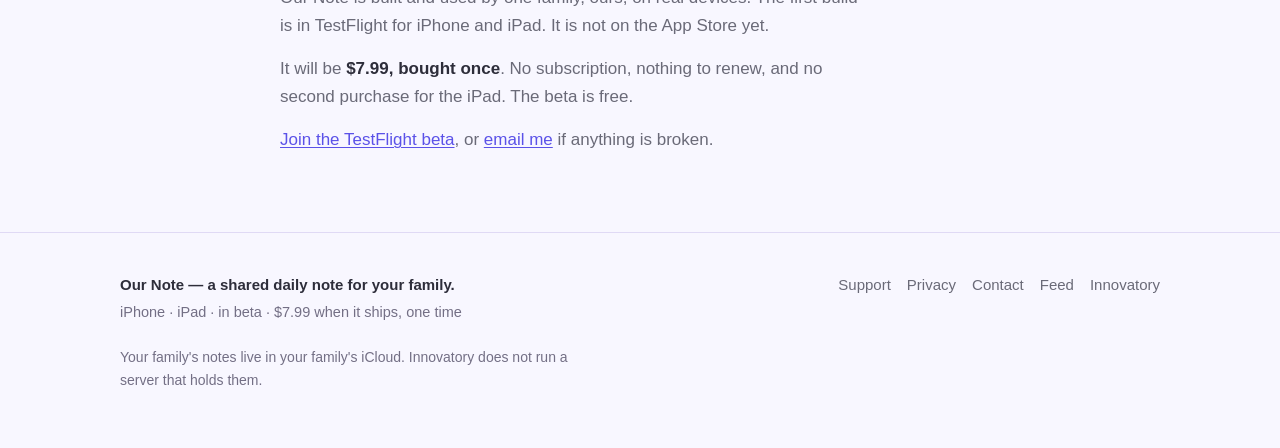
==== commit 4882eeb5: "One line for status and price, like the other two sites The price sat in its own note above the stat" ====
--- a/index.html
+++ b/index.html
@@ -60,11 +60,9 @@
           <a class="btn btn-ghost" href="privacy/">What it stores</a>
         </div>
 
-        <p class="price-note">$7.99 when it ships, bought once. No subscription.</p>
-
         <p class="status">
           <span class="dot" aria-hidden="true"></span>
-          In beta for iPhone and iPad, free to test. iOS 18 or later.
+          In beta for iPhone and iPad, free to test. $7.99 when it ships, bought once, no subscription.
         </p>
       </div>
     </header>
